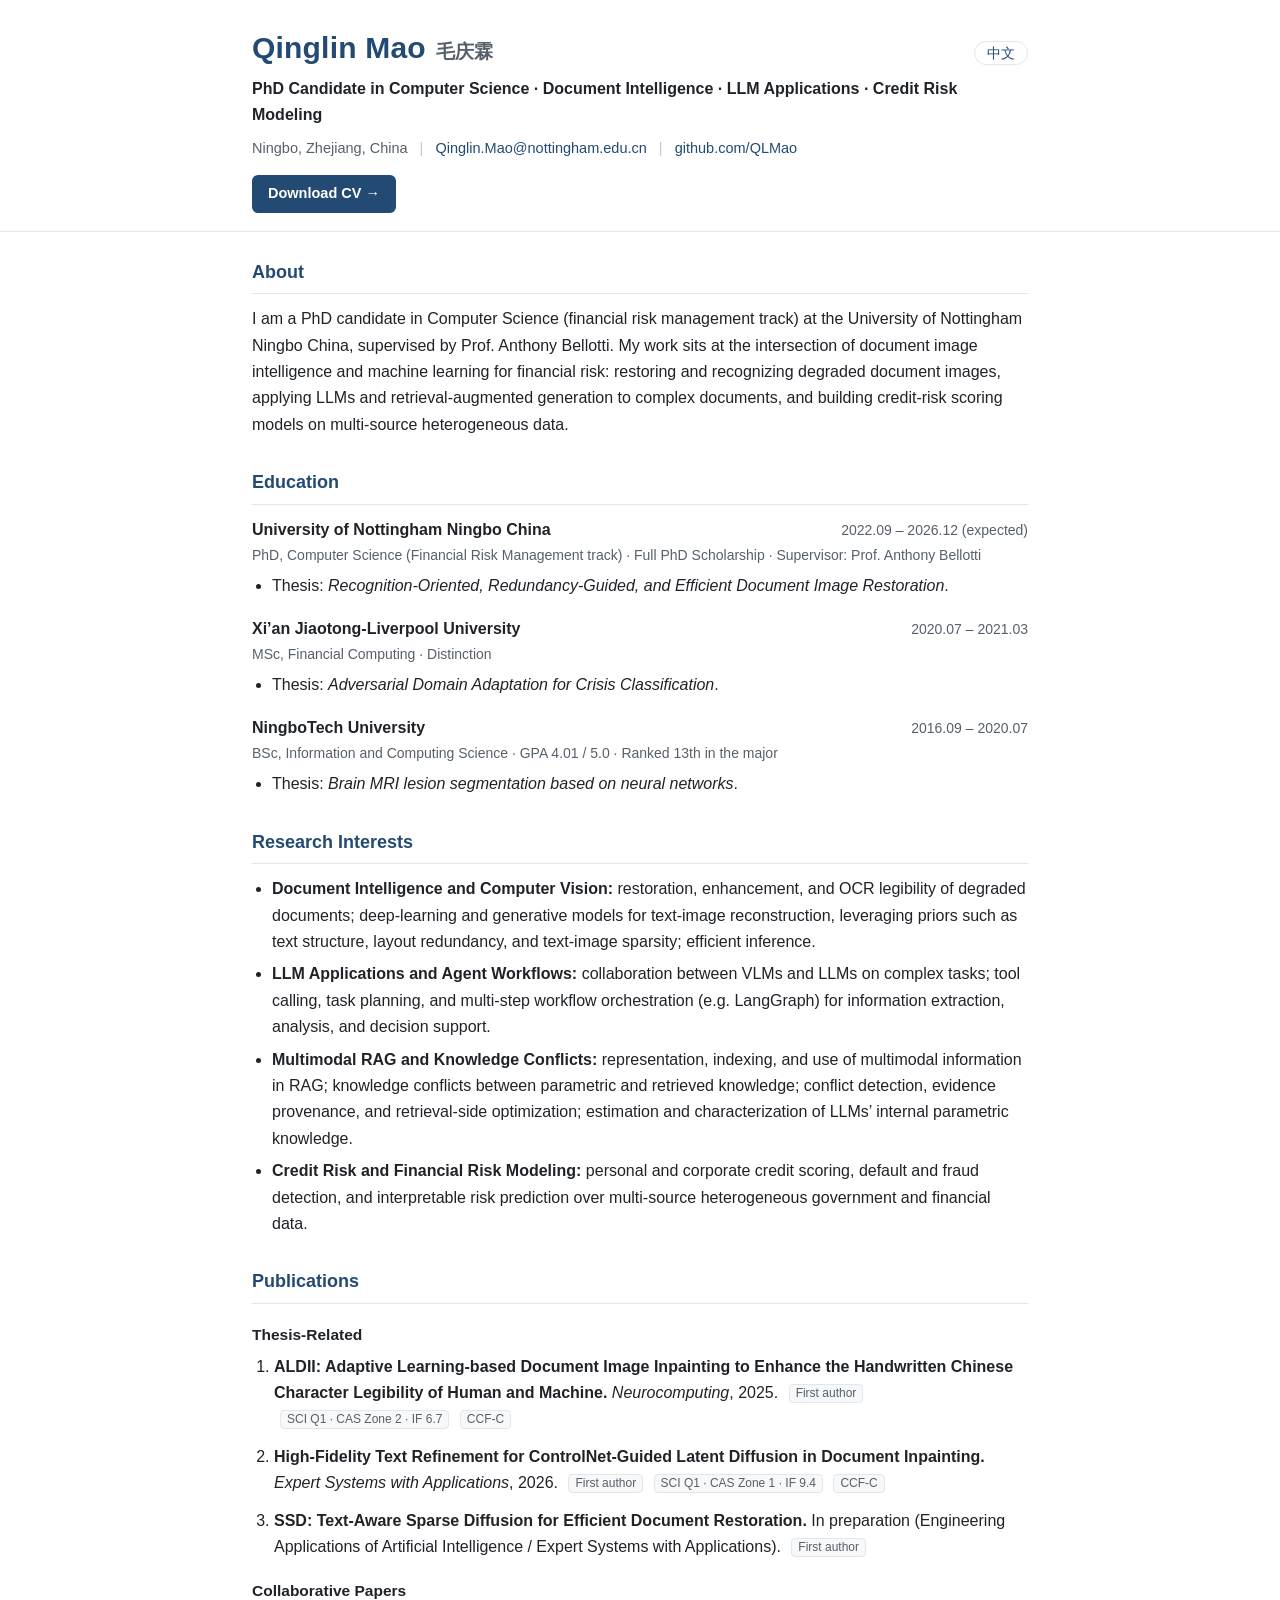
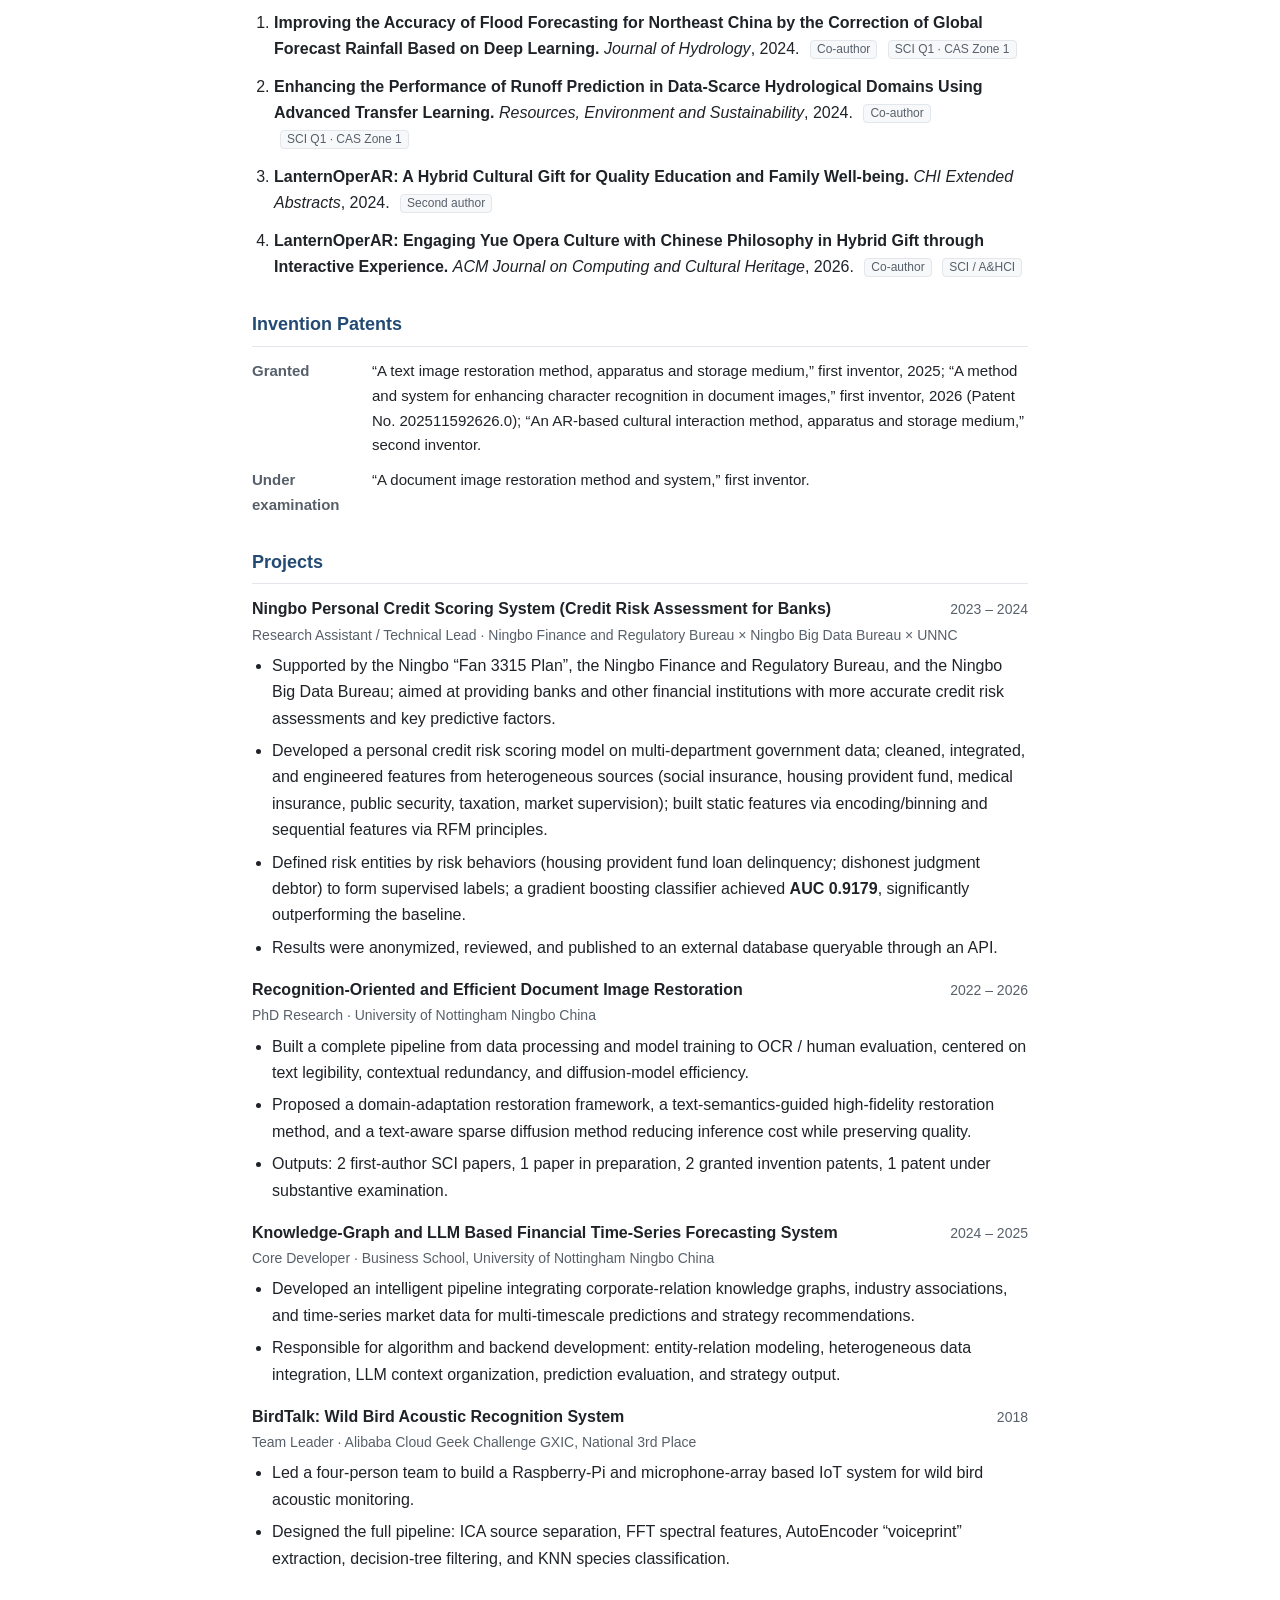
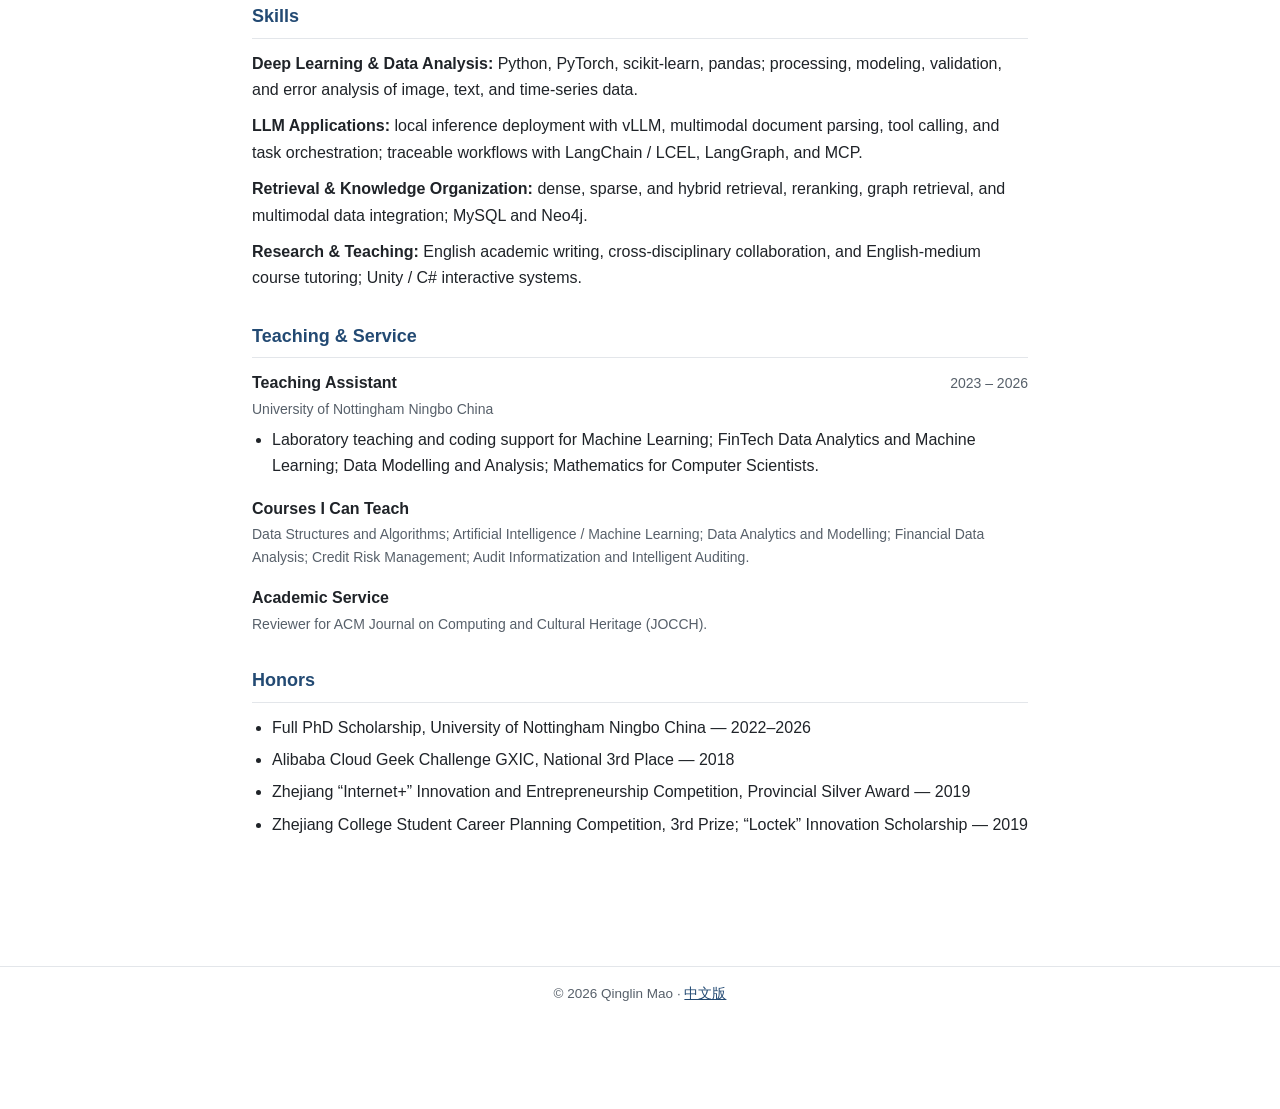
==== index.html @ 59141746 "Init personal academic homepage (bilingual, static HTML/CSS) - index.html (English) + index-zh.html " ====
<!DOCTYPE html>
<html lang="en">
<head>
<meta charset="utf-8" />
<meta name="viewport" content="width=device-width, initial-scale=1" />
<title>Qinglin Mao (毛庆霖)</title>
<meta name="description" content="Qinglin Mao — PhD candidate in Computer Science. Document intelligence, LLM applications, and credit risk modeling." />
<link rel="stylesheet" href="assets/css/style.css" />
</head>
<body>

<header class="site">
  <div class="wrap">
    <div class="topbar">
      <h1 class="name">Qinglin Mao<span class="en">毛庆霖</span></h1>
      <div class="lang-switch"><a href="index-zh.html">中文</a></div>
    </div>
    <p class="tagline">PhD Candidate in Computer Science &middot; Document Intelligence &middot; LLM Applications &middot; Credit Risk Modeling</p>
    <p class="contact">
      Ningbo, Zhejiang, China
      <span class="sep">|</span>
      <a href="mailto:Qinglin.Mao@nottingham.edu.cn">Qinglin.Mao@nottingham.edu.cn</a>
      <span class="sep">|</span>
      <a href="https://github.com/QLMao">github.com/QLMao</a>
    </p>
    <a class="cvbtn" href="https://github.com/QLMao/CV">Download CV &rarr;</a>
  </div>
</header>

<main class="wrap">

  <section>
    <h2>About</h2>
    <p>
      I am a PhD candidate in Computer Science (financial risk management track) at the
      University of Nottingham Ningbo China, supervised by Prof. Anthony Bellotti. My work sits at
      the intersection of document image intelligence and machine learning for financial risk:
      restoring and recognizing degraded document images, applying LLMs and retrieval-augmented
      generation to complex documents, and building credit-risk scoring models on multi-source
      heterogeneous data.
    </p>
  </section>

  <section>
    <h2>Education</h2>

    <div class="entry">
      <div class="head">
        <span class="title">University of Nottingham Ningbo China</span>
        <span class="meta">2022.09 &ndash; 2026.12 (expected)</span>
      </div>
      <div class="sub">PhD, Computer Science (Financial Risk Management track) &middot; Full PhD Scholarship &middot; Supervisor: Prof. Anthony Bellotti</div>
      <ul>
        <li>Thesis: <em>Recognition-Oriented, Redundancy-Guided, and Efficient Document Image Restoration</em>.</li>
      </ul>
    </div>

    <div class="entry">
      <div class="head">
        <span class="title">Xi&rsquo;an Jiaotong-Liverpool University</span>
        <span class="meta">2020.07 &ndash; 2021.03</span>
      </div>
      <div class="sub">MSc, Financial Computing &middot; Distinction</div>
      <ul>
        <li>Thesis: <em>Adversarial Domain Adaptation for Crisis Classification</em>.</li>
      </ul>
    </div>

    <div class="entry">
      <div class="head">
        <span class="title">NingboTech University</span>
        <span class="meta">2016.09 &ndash; 2020.07</span>
      </div>
      <div class="sub">BSc, Information and Computing Science &middot; GPA 4.01 / 5.0 &middot; Ranked 13th in the major</div>
      <ul>
        <li>Thesis: <em>Brain MRI lesion segmentation based on neural networks</em>.</li>
      </ul>
    </div>
  </section>

  <section>
    <h2>Research Interests</h2>
    <ul>
      <li><strong>Document Intelligence and Computer Vision:</strong> restoration, enhancement, and OCR legibility of degraded documents; deep-learning and generative models for text-image reconstruction, leveraging priors such as text structure, layout redundancy, and text-image sparsity; efficient inference.</li>
      <li><strong>LLM Applications and Agent Workflows:</strong> collaboration between VLMs and LLMs on complex tasks; tool calling, task planning, and multi-step workflow orchestration (e.g.&nbsp;LangGraph) for information extraction, analysis, and decision support.</li>
      <li><strong>Multimodal RAG and Knowledge Conflicts:</strong> representation, indexing, and use of multimodal information in RAG; knowledge conflicts between parametric and retrieved knowledge; conflict detection, evidence provenance, and retrieval-side optimization; estimation and characterization of LLMs&rsquo; internal parametric knowledge.</li>
      <li><strong>Credit Risk and Financial Risk Modeling:</strong> personal and corporate credit scoring, default and fraud detection, and interpretable risk prediction over multi-source heterogeneous government and financial data.</li>
    </ul>
  </section>

  <section>
    <h2>Publications</h2>

    <h3>Thesis-Related</h3>
    <ol class="pubs">
      <li>
        <span class="pub-title">ALDII: Adaptive Learning-based Document Image Inpainting to Enhance the Handwritten Chinese Character Legibility of Human and Machine.</span>
        <span class="pub-venue">Neurocomputing</span>, 2025.
        <span class="pub-tag">First author</span>
        <span class="pub-tag">SCI Q1 &middot; CAS Zone 2 &middot; IF 6.7</span>
        <span class="pub-tag">CCF-C</span>
      </li>
      <li>
        <span class="pub-title">High-Fidelity Text Refinement for ControlNet-Guided Latent Diffusion in Document Inpainting.</span>
        <span class="pub-venue">Expert Systems with Applications</span>, 2026.
        <span class="pub-tag">First author</span>
        <span class="pub-tag">SCI Q1 &middot; CAS Zone 1 &middot; IF 9.4</span>
        <span class="pub-tag">CCF-C</span>
      </li>
      <li>
        <span class="pub-title">SSD: Text-Aware Sparse Diffusion for Efficient Document Restoration.</span>
        In preparation (Engineering Applications of Artificial Intelligence / Expert Systems with Applications).
        <span class="pub-tag">First author</span>
      </li>
    </ol>

    <h3>Collaborative Papers</h3>
    <ol class="pubs">
      <li>
        <span class="pub-title">Improving the Accuracy of Flood Forecasting for Northeast China by the Correction of Global Forecast Rainfall Based on Deep Learning.</span>
        <span class="pub-venue">Journal of Hydrology</span>, 2024. <span class="pub-tag">Co-author</span> <span class="pub-tag">SCI Q1 &middot; CAS Zone 1</span>
      </li>
      <li>
        <span class="pub-title">Enhancing the Performance of Runoff Prediction in Data-Scarce Hydrological Domains Using Advanced Transfer Learning.</span>
        <span class="pub-venue">Resources, Environment and Sustainability</span>, 2024. <span class="pub-tag">Co-author</span> <span class="pub-tag">SCI Q1 &middot; CAS Zone 1</span>
      </li>
      <li>
        <span class="pub-title">LanternOperAR: A Hybrid Cultural Gift for Quality Education and Family Well-being.</span>
        <span class="pub-venue">CHI Extended Abstracts</span>, 2024. <span class="pub-tag">Second author</span>
      </li>
      <li>
        <span class="pub-title">LanternOperAR: Engaging Yue Opera Culture with Chinese Philosophy in Hybrid Gift through Interactive Experience.</span>
        <span class="pub-venue">ACM Journal on Computing and Cultural Heritage</span>, 2026. <span class="pub-tag">Co-author</span> <span class="pub-tag">SCI / A&amp;HCI</span>
      </li>
    </ol>
  </section>

  <section>
    <h2>Invention Patents</h2>
    <div class="patent-row">
      <div class="k">Granted</div>
      <div>
        &ldquo;A text image restoration method, apparatus and storage medium,&rdquo; first inventor, 2025;
        &ldquo;A method and system for enhancing character recognition in document images,&rdquo; first inventor, 2026 (Patent No. 202511592626.0);
        &ldquo;An AR-based cultural interaction method, apparatus and storage medium,&rdquo; second inventor.
      </div>
    </div>
    <div class="patent-row">
      <div class="k">Under examination</div>
      <div>&ldquo;A document image restoration method and system,&rdquo; first inventor.</div>
    </div>
  </section>

  <section>
    <h2>Projects</h2>

    <div class="entry">
      <div class="head">
        <span class="title">Ningbo Personal Credit Scoring System (Credit Risk Assessment for Banks)</span>
        <span class="meta">2023 &ndash; 2024</span>
      </div>
      <div class="sub">Research Assistant / Technical Lead &middot; Ningbo Finance and Regulatory Bureau &times; Ningbo Big Data Bureau &times; UNNC</div>
      <ul>
        <li>Supported by the Ningbo &ldquo;Fan 3315 Plan&rdquo;, the Ningbo Finance and Regulatory Bureau, and the Ningbo Big Data Bureau; aimed at providing banks and other financial institutions with more accurate credit risk assessments and key predictive factors.</li>
        <li>Developed a personal credit risk scoring model on multi-department government data; cleaned, integrated, and engineered features from heterogeneous sources (social insurance, housing provident fund, medical insurance, public security, taxation, market supervision); built static features via encoding/binning and sequential features via RFM principles.</li>
        <li>Defined risk entities by risk behaviors (housing provident fund loan delinquency; dishonest judgment debtor) to form supervised labels; a gradient boosting classifier achieved <strong>AUC 0.9179</strong>, significantly outperforming the baseline.</li>
        <li>Results were anonymized, reviewed, and published to an external database queryable through an API.</li>
      </ul>
    </div>

    <div class="entry">
      <div class="head">
        <span class="title">Recognition-Oriented and Efficient Document Image Restoration</span>
        <span class="meta">2022 &ndash; 2026</span>
      </div>
      <div class="sub">PhD Research &middot; University of Nottingham Ningbo China</div>
      <ul>
        <li>Built a complete pipeline from data processing and model training to OCR / human evaluation, centered on text legibility, contextual redundancy, and diffusion-model efficiency.</li>
        <li>Proposed a domain-adaptation restoration framework, a text-semantics-guided high-fidelity restoration method, and a text-aware sparse diffusion method reducing inference cost while preserving quality.</li>
        <li>Outputs: 2 first-author SCI papers, 1 paper in preparation, 2 granted invention patents, 1 patent under substantive examination.</li>
      </ul>
    </div>

    <div class="entry">
      <div class="head">
        <span class="title">Knowledge-Graph and LLM Based Financial Time-Series Forecasting System</span>
        <span class="meta">2024 &ndash; 2025</span>
      </div>
      <div class="sub">Core Developer &middot; Business School, University of Nottingham Ningbo China</div>
      <ul>
        <li>Developed an intelligent pipeline integrating corporate-relation knowledge graphs, industry associations, and time-series market data for multi-timescale predictions and strategy recommendations.</li>
        <li>Responsible for algorithm and backend development: entity-relation modeling, heterogeneous data integration, LLM context organization, prediction evaluation, and strategy output.</li>
      </ul>
    </div>

    <div class="entry">
      <div class="head">
        <span class="title">BirdTalk: Wild Bird Acoustic Recognition System</span>
        <span class="meta">2018</span>
      </div>
      <div class="sub">Team Leader &middot; Alibaba Cloud Geek Challenge GXIC, National 3rd Place</div>
      <ul>
        <li>Led a four-person team to build a Raspberry-Pi and microphone-array based IoT system for wild bird acoustic monitoring.</li>
        <li>Designed the full pipeline: ICA source separation, FFT spectral features, AutoEncoder &ldquo;voiceprint&rdquo; extraction, decision-tree filtering, and KNN species classification.</li>
      </ul>
    </div>
  </section>

  <section>
    <h2>Skills</h2>
    <div class="skill"><span class="k">Deep Learning &amp; Data Analysis:</span> Python, PyTorch, scikit-learn, pandas; processing, modeling, validation, and error analysis of image, text, and time-series data.</div>
    <div class="skill"><span class="k">LLM Applications:</span> local inference deployment with vLLM, multimodal document parsing, tool calling, and task orchestration; traceable workflows with LangChain / LCEL, LangGraph, and MCP.</div>
    <div class="skill"><span class="k">Retrieval &amp; Knowledge Organization:</span> dense, sparse, and hybrid retrieval, reranking, graph retrieval, and multimodal data integration; MySQL and Neo4j.</div>
    <div class="skill"><span class="k">Research &amp; Teaching:</span> English academic writing, cross-disciplinary collaboration, and English-medium course tutoring; Unity / C# interactive systems.</div>
  </section>

  <section>
    <h2>Teaching &amp; Service</h2>
    <div class="entry">
      <div class="head">
        <span class="title">Teaching Assistant</span>
        <span class="meta">2023 &ndash; 2026</span>
      </div>
      <div class="sub">University of Nottingham Ningbo China</div>
      <ul>
        <li>Laboratory teaching and coding support for Machine Learning; FinTech Data Analytics and Machine Learning; Data Modelling and Analysis; Mathematics for Computer Scientists.</li>
      </ul>
    </div>
    <div class="entry">
      <div class="head"><span class="title">Courses I Can Teach</span></div>
      <div class="sub">Data Structures and Algorithms; Artificial Intelligence / Machine Learning; Data Analytics and Modelling; Financial Data Analysis; Credit Risk Management; Audit Informatization and Intelligent Auditing.</div>
    </div>
    <div class="entry">
      <div class="head"><span class="title">Academic Service</span></div>
      <div class="sub">Reviewer for ACM Journal on Computing and Cultural Heritage (JOCCH).</div>
    </div>
  </section>

  <section>
    <h2>Honors</h2>
    <ul>
      <li>Full PhD Scholarship, University of Nottingham Ningbo China &mdash; 2022&ndash;2026</li>
      <li>Alibaba Cloud Geek Challenge GXIC, National 3rd Place &mdash; 2018</li>
      <li>Zhejiang &ldquo;Internet+&rdquo; Innovation and Entrepreneurship Competition, Provincial Silver Award &mdash; 2019</li>
      <li>Zhejiang College Student Career Planning Competition, 3rd Prize; &ldquo;Loctek&rdquo; Innovation Scholarship &mdash; 2019</li>
    </ul>
  </section>

</main>

<footer class="site">
  <div class="wrap">&copy; 2026 Qinglin Mao &middot; <a href="index-zh.html">中文版</a></div>
</footer>

</body>
</html>
---- assets/css/style.css ----
/* ---------------------------------------------------------
   Qinglin Mao — academic homepage
   Minimal single-column academic layout (no photo)
   --------------------------------------------------------- */

:root {
  --accent: #234a73;
  --text: #1f2328;
  --muted: #57606a;
  --rule: #e3e6ea;
  --bg: #ffffff;
  --bg-alt: #f6f8fa;
}

* { box-sizing: border-box; }

html { -webkit-text-size-adjust: 100%; }

body {
  margin: 0;
  background: var(--bg);
  color: var(--text);
  font-family: -apple-system, BlinkMacSystemFont, "Segoe UI", "Helvetica Neue",
    Arial, "PingFang SC", "Microsoft YaHei", "Hiragino Sans GB", sans-serif;
  font-size: 16px;
  line-height: 1.65;
}

.wrap {
  max-width: 820px;
  margin: 0 auto;
  padding: 0 22px 64px;
}

/* ---------- header ---------- */

header.site {
  border-bottom: 1px solid var(--rule);
  margin-bottom: 26px;
}

header.site .wrap {
  padding-top: 30px;
  padding-bottom: 18px;
}

.topbar {
  display: flex;
  align-items: baseline;
  justify-content: space-between;
  gap: 16px;
  flex-wrap: wrap;
}

h1.name {
  font-size: 30px;
  line-height: 1.2;
  margin: 0;
  color: var(--accent);
  letter-spacing: 0.2px;
}

h1.name .en {
  font-size: 19px;
  font-weight: 600;
  color: var(--muted);
  margin-left: 10px;
}

.lang-switch {
  font-size: 14px;
  white-space: nowrap;
}

.lang-switch a {
  color: var(--accent);
  text-decoration: none;
  border: 1px solid var(--rule);
  border-radius: 999px;
  padding: 3px 12px;
}

.lang-switch a:hover { background: var(--bg-alt); }

.tagline {
  margin: 10px 0 0;
  font-weight: 600;
  color: var(--text);
}

.contact {
  margin: 8px 0 0;
  font-size: 14.5px;
  color: var(--muted);
}

.contact a { color: var(--accent); text-decoration: none; }
.contact a:hover { text-decoration: underline; }

.contact .sep { color: #c4c9cf; margin: 0 8px; }

.cvbtn {
  display: inline-block;
  margin-top: 14px;
  font-size: 14.5px;
  font-weight: 600;
  color: #fff;
  background: var(--accent);
  text-decoration: none;
  border-radius: 6px;
  padding: 7px 16px;
}

.cvbtn:hover { filter: brightness(1.08); }

/* ---------- sections ---------- */

section { margin: 0 0 30px; }

h2 {
  font-size: 18px;
  color: var(--accent);
  margin: 0 0 12px;
  padding-bottom: 6px;
  border-bottom: 1px solid var(--rule);
}

h3 {
  font-size: 15.5px;
  margin: 18px 0 6px;
}

p { margin: 0 0 12px; }

a { color: var(--accent); }

ul { margin: 0 0 12px; padding-left: 20px; }
li { margin: 0 0 6px; }

/* ---------- entry rows (education / projects) ---------- */

.entry {
  margin: 0 0 16px;
}

.entry .head {
  display: flex;
  justify-content: space-between;
  align-items: baseline;
  gap: 14px;
  flex-wrap: wrap;
}

.entry .title { font-weight: 600; }

.entry .meta {
  font-size: 14px;
  color: var(--muted);
  white-space: nowrap;
}

.entry .sub {
  font-size: 14px;
  color: var(--muted);
  margin-top: 1px;
}

.entry ul { margin-top: 6px; }

/* ---------- publications / patents ---------- */

ol.pubs { margin: 0 0 10px; padding-left: 22px; }
ol.pubs > li { margin-bottom: 11px; }

.pub-title { font-weight: 600; }
.pub-venue { font-style: italic; }
.pub-tag {
  display: inline-block;
  font-size: 12px;
  line-height: 1.4;
  color: var(--muted);
  background: var(--bg-alt);
  border: 1px solid var(--rule);
  border-radius: 4px;
  padding: 0 6px;
  margin-left: 6px;
  vertical-align: 1px;
}

.patent-row {
  display: grid;
  grid-template-columns: 108px 1fr;
  gap: 12px;
  margin-bottom: 10px;
  font-size: 15px;
}

.patent-row .k { font-weight: 600; color: var(--muted); }

/* ---------- skills ---------- */

.skill { margin-bottom: 10px; }
.skill .k { font-weight: 600; }

/* ---------- footer ---------- */

footer.site {
  border-top: 1px solid var(--rule);
  margin-top: 34px;
  padding: 16px 0 40px;
  font-size: 13.5px;
  color: var(--muted);
  text-align: center;
}

@media (max-width: 520px) {
  h1.name { font-size: 25px; }
  h1.name .en { display: block; margin: 4px 0 0; }
  .patent-row { grid-template-columns: 1fr; gap: 2px; }
  .entry .meta { white-space: normal; }
}
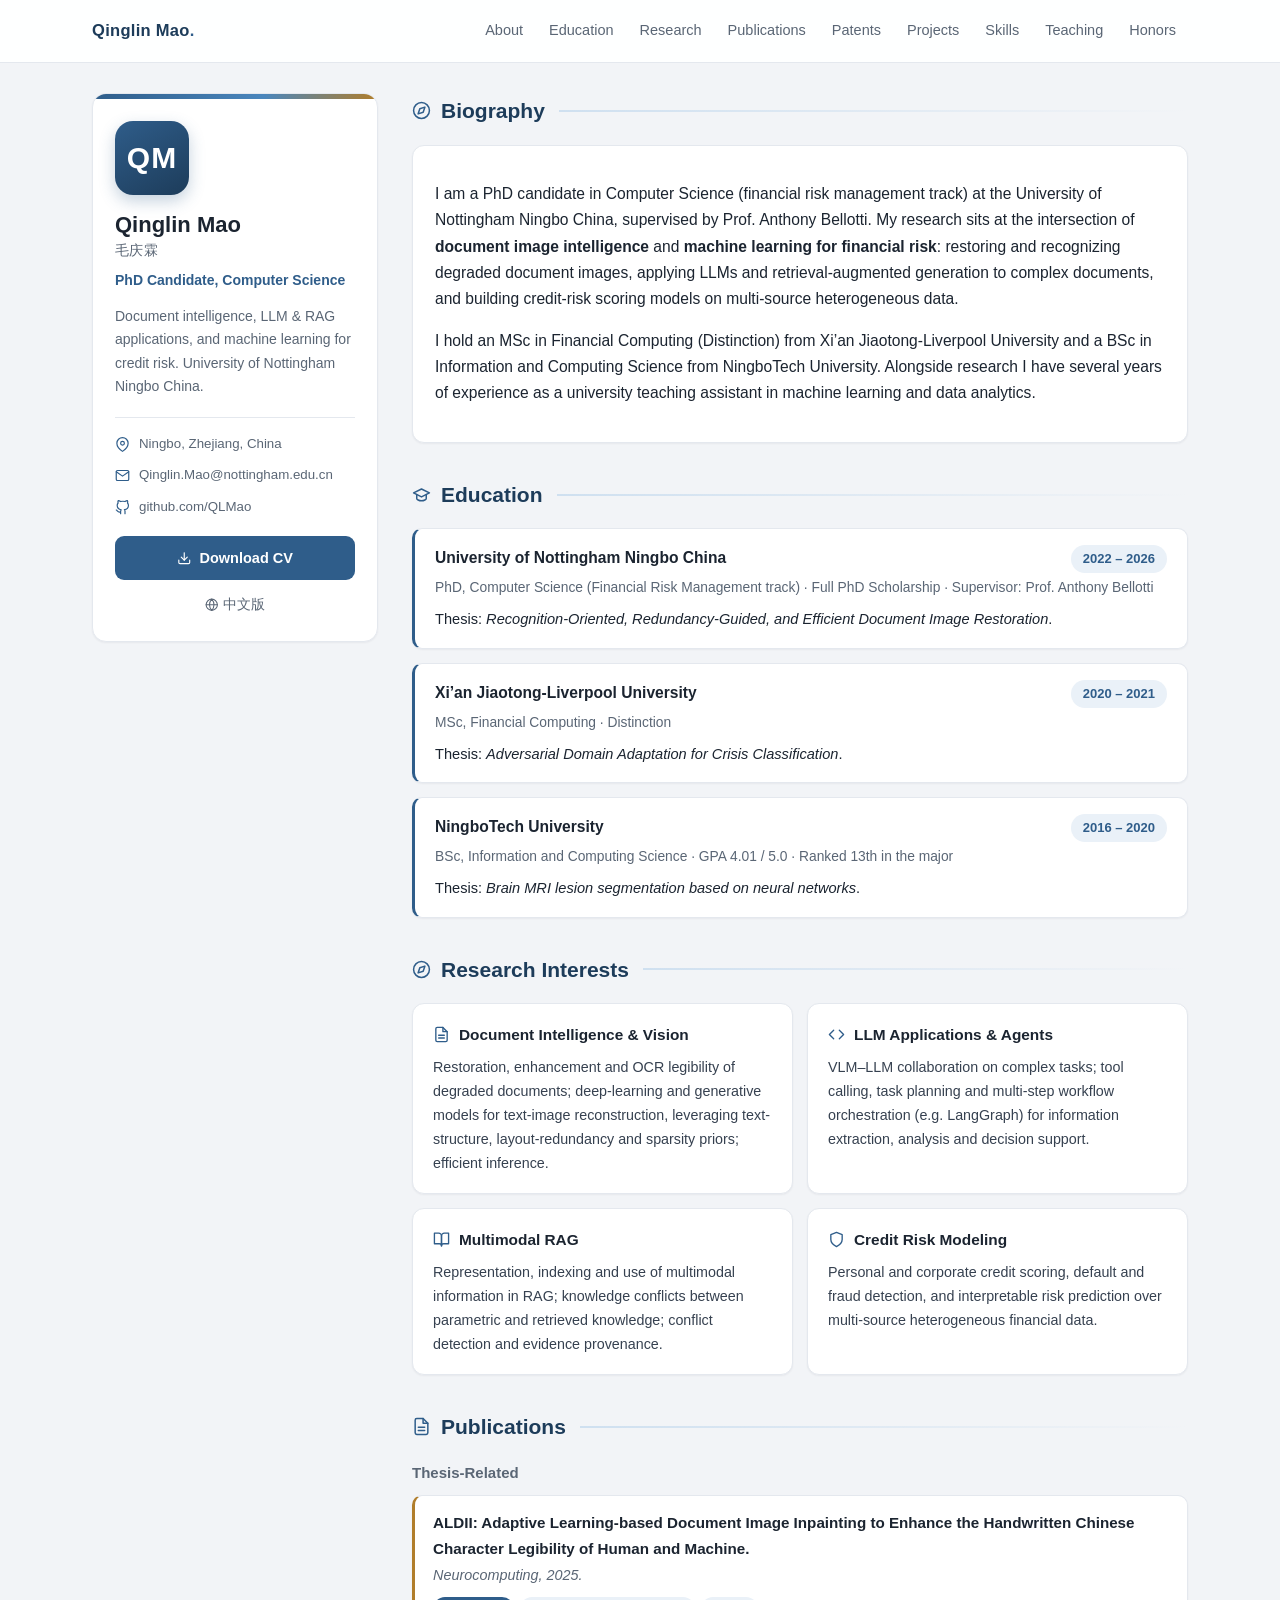
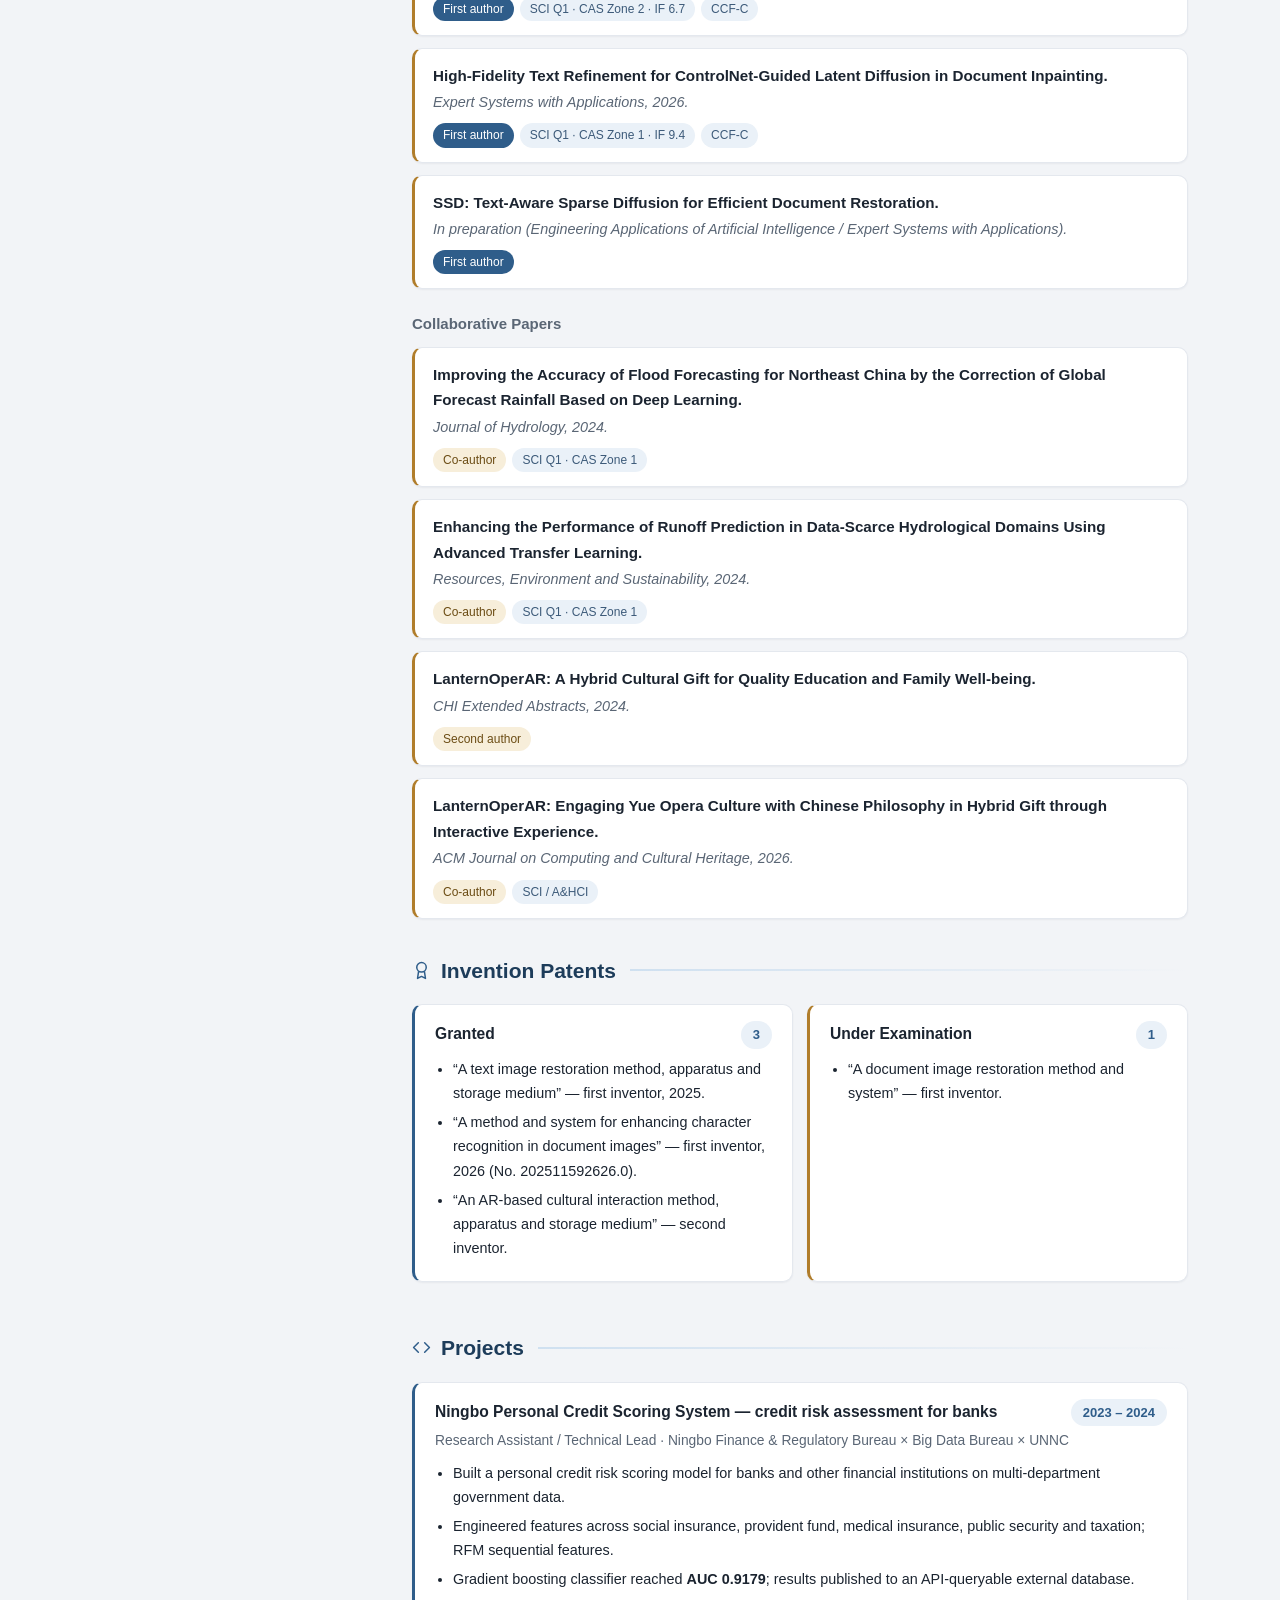
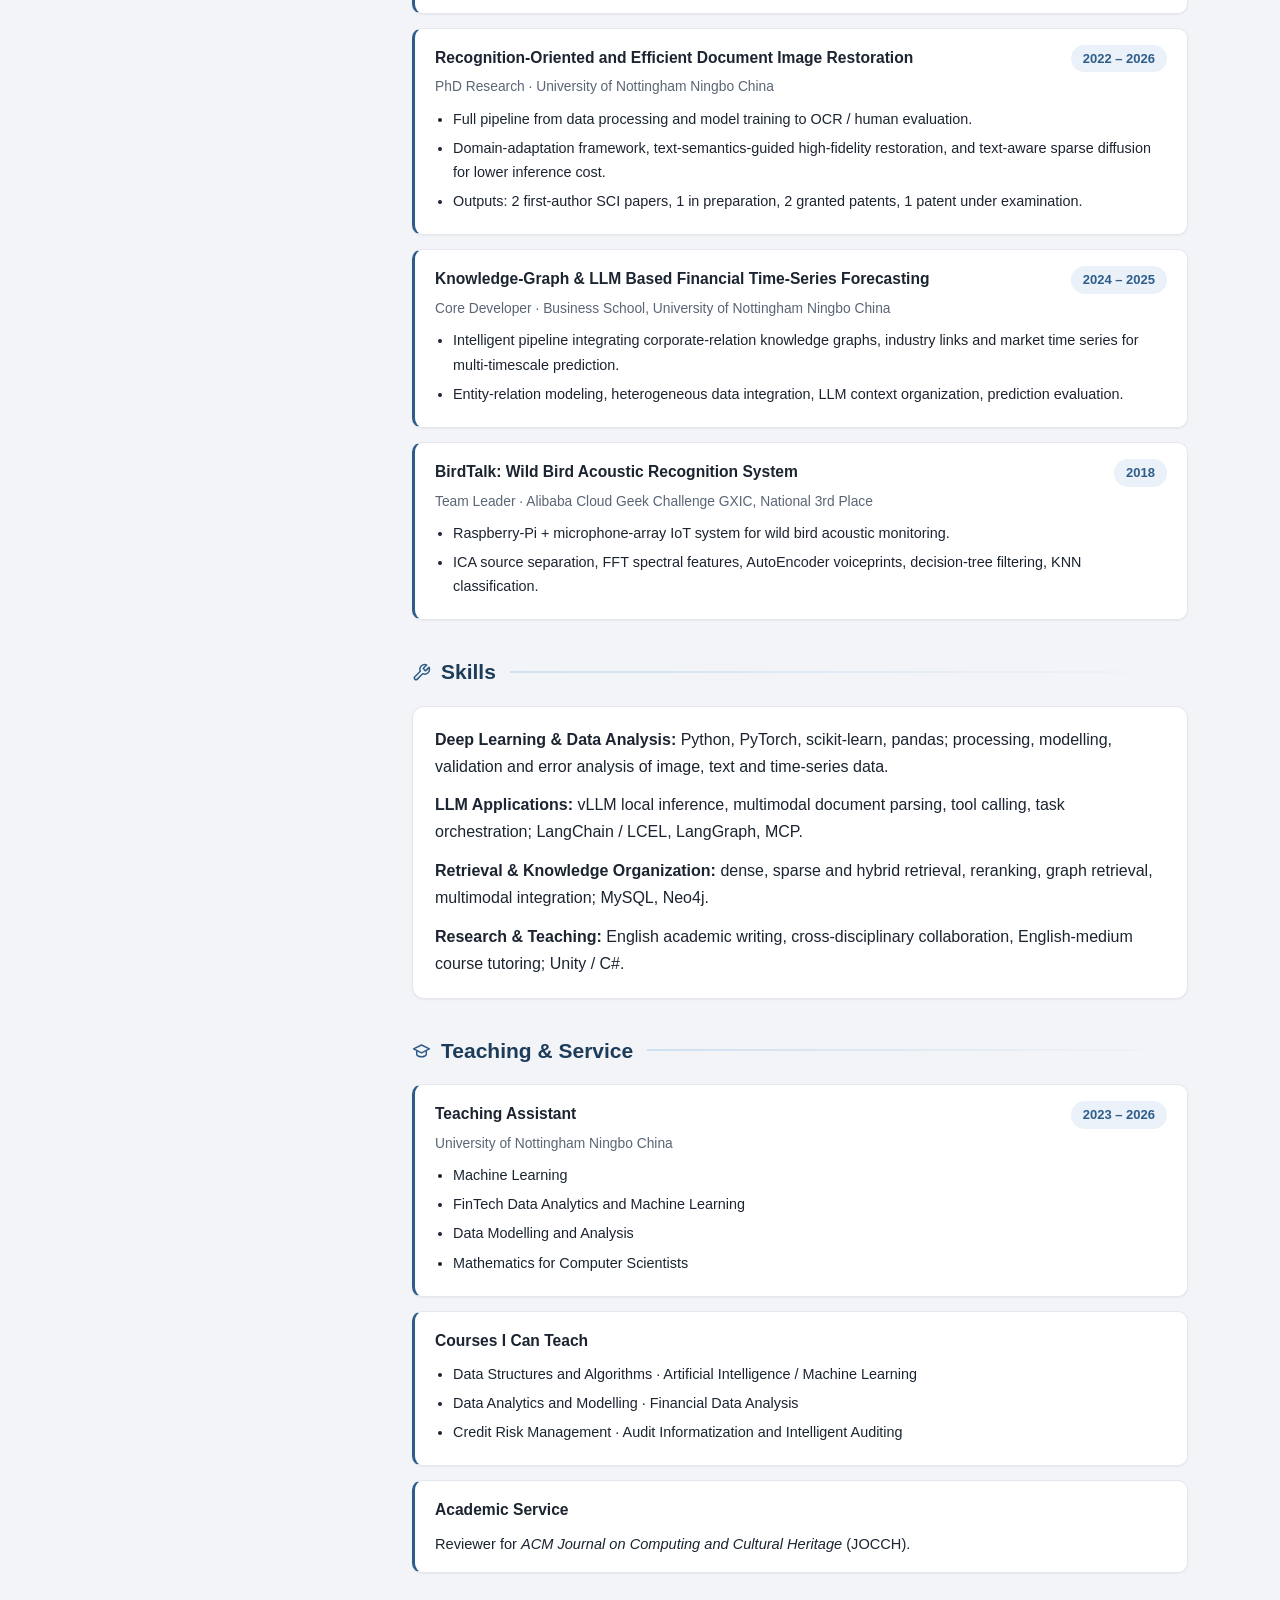
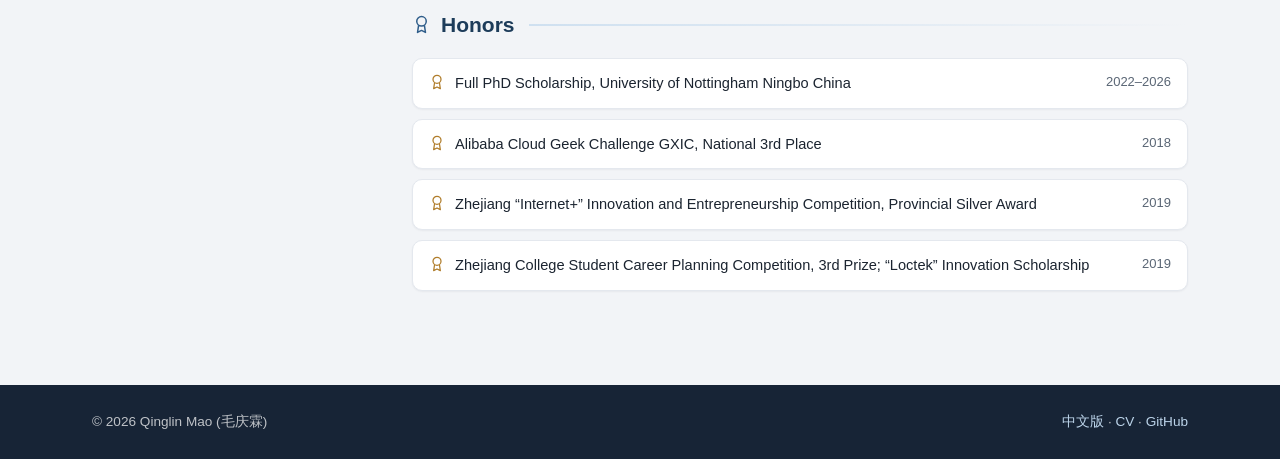
==== commit a1cd09e0: "Redesign: academic sidebar layout (masthead + sticky sidebar + content) - 采用学术主页布局：顶部导航 + 左侧粘性边栏（姓名/" ====
--- a/index.html
+++ b/index.html
@@ -3,253 +3,293 @@
 <head>
 <meta charset="utf-8" />
 <meta name="viewport" content="width=device-width, initial-scale=1" />
-<title>Qinglin Mao (毛庆霖)</title>
+<title>Qinglin Mao — Personal Homepage</title>
 <meta name="description" content="Qinglin Mao — PhD candidate in Computer Science. Document intelligence, LLM applications, and credit risk modeling." />
 <link rel="stylesheet" href="assets/css/style.css" />
 </head>
 <body>
 
-<header class="site">
-  <div class="wrap">
-    <div class="topbar">
-      <h1 class="name">Qinglin Mao<span class="en">毛庆霖</span></h1>
-      <div class="lang-switch"><a href="index-zh.html">中文</a></div>
-    </div>
-    <p class="tagline">PhD Candidate in Computer Science &middot; Document Intelligence &middot; LLM Applications &middot; Credit Risk Modeling</p>
-    <p class="contact">
-      Ningbo, Zhejiang, China
-      <span class="sep">|</span>
-      <a href="mailto:Qinglin.Mao@nottingham.edu.cn">Qinglin.Mao@nottingham.edu.cn</a>
-      <span class="sep">|</span>
-      <a href="https://github.com/QLMao">github.com/QLMao</a>
-    </p>
-    <a class="cvbtn" href="https://github.com/QLMao/CV">Download CV &rarr;</a>
+<!-- icon sprite -->
+<svg width="0" height="0" style="position:absolute" aria-hidden="true">
+  <symbol id="ic-mail" viewBox="0 0 24 24"><rect x="2" y="4" width="20" height="16" rx="2"/><path d="m22 6-10 7L2 6"/></symbol>
+  <symbol id="ic-pin" viewBox="0 0 24 24"><path d="M21 10c0 7-9 13-9 13s-9-6-9-13a9 9 0 0 1 18 0z"/><circle cx="12" cy="10" r="3"/></symbol>
+  <symbol id="ic-github" viewBox="0 0 24 24"><path d="M9 19c-5 1.5-5-2.5-7-3m14 6v-3.87a3.37 3.37 0 0 0-.94-2.61c3.14-.35 6.44-1.54 6.44-7A5.44 5.44 0 0 0 20 4.77 5.07 5.07 0 0 0 19.91 1S18.73.65 16 2.48a13.38 13.38 0 0 0-7 0C6.27.65 5.09 1 5.09 1A5.07 5.07 0 0 0 5 4.77a5.44 5.44 0 0 0-1.5 3.78c0 5.42 3.3 6.61 6.44 7A3.37 3.37 0 0 0 9 18.13V22"/></symbol>
+  <symbol id="ic-download" viewBox="0 0 24 24"><path d="M21 15v4a2 2 0 0 1-2 2H5a2 2 0 0 1-2-2v-4"/><polyline points="7 10 12 15 17 10"/><line x1="12" y1="15" x2="12" y2="3"/></symbol>
+  <symbol id="ic-globe" viewBox="0 0 24 24"><circle cx="12" cy="12" r="10"/><line x1="2" y1="12" x2="22" y2="12"/><path d="M12 2a15.3 15.3 0 0 1 4 10 15.3 15.3 0 0 1-4 10 15.3 15.3 0 0 1-4-10 15.3 15.3 0 0 1 4-10z"/></symbol>
+  <symbol id="ic-compass" viewBox="0 0 24 24"><circle cx="12" cy="12" r="10"/><polygon points="16.24 7.76 14.12 14.12 7.76 16.24 9.88 9.88"/></symbol>
+  <symbol id="ic-book" viewBox="0 0 24 24"><path d="M2 3h6a4 4 0 0 1 4 4v14a3 3 0 0 0-3-3H2z"/><path d="M22 3h-6a4 4 0 0 0-4 4v14a3 3 0 0 1 3-3h7z"/></symbol>
+  <symbol id="ic-file" viewBox="0 0 24 24"><path d="M14 2H6a2 2 0 0 0-2 2v16a2 2 0 0 0 2 2h12a2 2 0 0 0 2-2V8z"/><polyline points="14 2 14 8 20 8"/><line x1="16" y1="13" x2="8" y2="13"/><line x1="16" y1="17" x2="8" y2="17"/></symbol>
+  <symbol id="ic-award" viewBox="0 0 24 24"><circle cx="12" cy="8" r="6"/><polyline points="8.2 13.9 7 22 12 19.5 17 22 15.8 13.9"/></symbol>
+  <symbol id="ic-code" viewBox="0 0 24 24"><polyline points="16 18 22 12 16 6"/><polyline points="8 6 2 12 8 18"/></symbol>
+  <symbol id="ic-tool" viewBox="0 0 24 24"><path d="M14.7 6.3a1 1 0 0 0 0 1.4l1.6 1.6a1 1 0 0 0 1.4 0l3.77-3.77a6 6 0 0 1-7.94 7.94l-6.91 6.91a2.12 2.12 0 0 1-3-3l6.91-6.91a6 6 0 0 1 7.94-7.94l-3.76 3.76z"/></symbol>
+  <symbol id="ic-cap" viewBox="0 0 24 24"><path d="M22 10 12 5 2 10l10 5 10-5z"/><path d="M6 12v5c0 1.2 2.7 3 6 3s6-1.8 6-3v-5"/></symbol>
+  <symbol id="ic-shield" viewBox="0 0 24 24"><path d="M12 22s8-4 8-10V5l-8-3-8 3v7c0 6 8 10 8 10z"/></symbol>
+</svg>
+
+<header class="masthead">
+  <div class="inner">
+    <span class="site-title">Qinglin Mao<span class="dot">.</span></span>
+    <nav>
+      <ul>
+        <li><a href="#about">About</a></li>
+        <li><a href="#education">Education</a></li>
+        <li><a href="#research">Research</a></li>
+        <li><a href="#publications">Publications</a></li>
+        <li><a href="#patents">Patents</a></li>
+        <li><a href="#projects">Projects</a></li>
+        <li><a href="#skills">Skills</a></li>
+        <li><a href="#teaching">Teaching</a></li>
+        <li><a href="#honors">Honors</a></li>
+      </ul>
+    </nav>
   </div>
 </header>
 
-<main class="wrap">
-
-  <section>
-    <h2>About</h2>
-    <p>
-      I am a PhD candidate in Computer Science (financial risk management track) at the
-      University of Nottingham Ningbo China, supervised by Prof. Anthony Bellotti. My work sits at
-      the intersection of document image intelligence and machine learning for financial risk:
-      restoring and recognizing degraded document images, applying LLMs and retrieval-augmented
-      generation to complex documents, and building credit-risk scoring models on multi-source
-      heterogeneous data.
-    </p>
-  </section>
-
-  <section>
-    <h2>Education</h2>
-
-    <div class="entry">
-      <div class="head">
-        <span class="title">University of Nottingham Ningbo China</span>
-        <span class="meta">2022.09 &ndash; 2026.12 (expected)</span>
-      </div>
-      <div class="sub">PhD, Computer Science (Financial Risk Management track) &middot; Full PhD Scholarship &middot; Supervisor: Prof. Anthony Bellotti</div>
-      <ul>
-        <li>Thesis: <em>Recognition-Oriented, Redundancy-Guided, and Efficient Document Image Restoration</em>.</li>
+<div class="layout">
+
+  <aside class="sidebar">
+    <div class="top-line"></div>
+    <div class="pad">
+      <div class="avatar">QM</div>
+      <div class="name">Qinglin Mao<span class="alt">毛庆霖</span></div>
+      <div class="role">PhD Candidate, Computer Science</div>
+      <p class="bio">
+        Document intelligence, LLM &amp; RAG applications, and machine learning for credit risk.
+        University of Nottingham Ningbo China.
+      </p>
+      <ul class="contact-list">
+        <li><svg class="icon"><use href="#ic-pin"/></svg> Ningbo, Zhejiang, China</li>
+        <li><svg class="icon"><use href="#ic-mail"/></svg> <a href="mailto:Qinglin.Mao@nottingham.edu.cn">Qinglin.Mao@nottingham.edu.cn</a></li>
+        <li><svg class="icon"><use href="#ic-github"/></svg> <a href="https://github.com/QLMao">github.com/QLMao</a></li>
       </ul>
+      <a class="btn" href="https://github.com/QLMao/CV"><svg class="icon"><use href="#ic-download"/></svg> Download CV</a>
+      <div class="lang-row"><a href="index-zh.html"><svg class="icon"><use href="#ic-globe"/></svg> 中文版</a></div>
     </div>
-
-    <div class="entry">
-      <div class="head">
-        <span class="title">Xi&rsquo;an Jiaotong-Liverpool University</span>
-        <span class="meta">2020.07 &ndash; 2021.03</span>
-      </div>
-      <div class="sub">MSc, Financial Computing &middot; Distinction</div>
-      <ul>
-        <li>Thesis: <em>Adversarial Domain Adaptation for Crisis Classification</em>.</li>
+  </aside>
+
+  <main class="content">
+
+    <section id="about">
+      <h2><svg class="icon"><use href="#ic-compass"/></svg> Biography</h2>
+      <div class="card lede">
+        <p>
+          I am a PhD candidate in Computer Science (financial risk management track) at the University of
+          Nottingham Ningbo China, supervised by Prof. Anthony Bellotti. My research sits at the intersection
+          of <strong>document image intelligence</strong> and <strong>machine learning for financial risk</strong>:
+          restoring and recognizing degraded document images, applying LLMs and retrieval-augmented generation
+          to complex documents, and building credit-risk scoring models on multi-source heterogeneous data.
+        </p>
+        <p style="margin-top:12px">
+          I hold an MSc in Financial Computing (Distinction) from Xi&rsquo;an Jiaotong-Liverpool University and a
+          BSc in Information and Computing Science from NingboTech University. Alongside research I have several
+          years of experience as a university teaching assistant in machine learning and data analytics.
+        </p>
+      </div>
+    </section>
+
+    <section id="education">
+      <h2><svg class="icon"><use href="#ic-cap"/></svg> Education</h2>
+
+      <div class="entry">
+        <div class="head"><span class="title">University of Nottingham Ningbo China</span><span class="when">2022 – 2026</span></div>
+        <div class="sub">PhD, Computer Science (Financial Risk Management track) · Full PhD Scholarship · Supervisor: Prof. Anthony Bellotti</div>
+        <p>Thesis: <em>Recognition-Oriented, Redundancy-Guided, and Efficient Document Image Restoration</em>.</p>
+      </div>
+
+      <div class="entry">
+        <div class="head"><span class="title">Xi&rsquo;an Jiaotong-Liverpool University</span><span class="when">2020 – 2021</span></div>
+        <div class="sub">MSc, Financial Computing · Distinction</div>
+        <p>Thesis: <em>Adversarial Domain Adaptation for Crisis Classification</em>.</p>
+      </div>
+
+      <div class="entry">
+        <div class="head"><span class="title">NingboTech University</span><span class="when">2016 – 2020</span></div>
+        <div class="sub">BSc, Information and Computing Science · GPA 4.01 / 5.0 · Ranked 13th in the major</div>
+        <p>Thesis: <em>Brain MRI lesion segmentation based on neural networks</em>.</p>
+      </div>
+    </section>
+
+    <section id="research">
+      <h2><svg class="icon"><use href="#ic-compass"/></svg> Research Interests</h2>
+      <div class="grid-2">
+        <div class="ri">
+          <h3><svg class="icon"><use href="#ic-file"/></svg> Document Intelligence &amp; Vision</h3>
+          <p>Restoration, enhancement and OCR legibility of degraded documents; deep-learning and generative models for text-image reconstruction, leveraging text-structure, layout-redundancy and sparsity priors; efficient inference.</p>
+        </div>
+        <div class="ri">
+          <h3><svg class="icon"><use href="#ic-code"/></svg> LLM Applications &amp; Agents</h3>
+          <p>VLM–LLM collaboration on complex tasks; tool calling, task planning and multi-step workflow orchestration (e.g. LangGraph) for information extraction, analysis and decision support.</p>
+        </div>
+        <div class="ri">
+          <h3><svg class="icon"><use href="#ic-book"/></svg> Multimodal RAG</h3>
+          <p>Representation, indexing and use of multimodal information in RAG; knowledge conflicts between parametric and retrieved knowledge; conflict detection and evidence provenance.</p>
+        </div>
+        <div class="ri">
+          <h3><svg class="icon"><use href="#ic-shield"/></svg> Credit Risk Modeling</h3>
+          <p>Personal and corporate credit scoring, default and fraud detection, and interpretable risk prediction over multi-source heterogeneous financial data.</p>
+        </div>
+      </div>
+    </section>
+
+    <section id="publications">
+      <h2><svg class="icon"><use href="#ic-file"/></svg> Publications</h2>
+
+      <h3 style="margin:0 0 10px;font-size:15px;color:var(--muted)">Thesis-Related</h3>
+      <div class="pub">
+        <div class="t">ALDII: Adaptive Learning-based Document Image Inpainting to Enhance the Handwritten Chinese Character Legibility of Human and Machine.</div>
+        <div class="v">Neurocomputing, 2025.</div>
+        <div class="tags"><span class="tag solid">First author</span><span class="tag">SCI Q1 · CAS Zone 2 · IF 6.7</span><span class="tag">CCF-C</span></div>
+      </div>
+      <div class="pub">
+        <div class="t">High-Fidelity Text Refinement for ControlNet-Guided Latent Diffusion in Document Inpainting.</div>
+        <div class="v">Expert Systems with Applications, 2026.</div>
+        <div class="tags"><span class="tag solid">First author</span><span class="tag">SCI Q1 · CAS Zone 1 · IF 9.4</span><span class="tag">CCF-C</span></div>
+      </div>
+      <div class="pub">
+        <div class="t">SSD: Text-Aware Sparse Diffusion for Efficient Document Restoration.</div>
+        <div class="v">In preparation (Engineering Applications of Artificial Intelligence / Expert Systems with Applications).</div>
+        <div class="tags"><span class="tag solid">First author</span></div>
+      </div>
+
+      <h3 style="margin:22px 0 10px;font-size:15px;color:var(--muted)">Collaborative Papers</h3>
+      <div class="pub">
+        <div class="t">Improving the Accuracy of Flood Forecasting for Northeast China by the Correction of Global Forecast Rainfall Based on Deep Learning.</div>
+        <div class="v">Journal of Hydrology, 2024.</div>
+        <div class="tags"><span class="tag gold">Co-author</span><span class="tag">SCI Q1 · CAS Zone 1</span></div>
+      </div>
+      <div class="pub">
+        <div class="t">Enhancing the Performance of Runoff Prediction in Data-Scarce Hydrological Domains Using Advanced Transfer Learning.</div>
+        <div class="v">Resources, Environment and Sustainability, 2024.</div>
+        <div class="tags"><span class="tag gold">Co-author</span><span class="tag">SCI Q1 · CAS Zone 1</span></div>
+      </div>
+      <div class="pub">
+        <div class="t">LanternOperAR: A Hybrid Cultural Gift for Quality Education and Family Well-being.</div>
+        <div class="v">CHI Extended Abstracts, 2024.</div>
+        <div class="tags"><span class="tag gold">Second author</span></div>
+      </div>
+      <div class="pub">
+        <div class="t">LanternOperAR: Engaging Yue Opera Culture with Chinese Philosophy in Hybrid Gift through Interactive Experience.</div>
+        <div class="v">ACM Journal on Computing and Cultural Heritage, 2026.</div>
+        <div class="tags"><span class="tag gold">Co-author</span><span class="tag">SCI / A&amp;HCI</span></div>
+      </div>
+    </section>
+
+    <section id="patents">
+      <h2><svg class="icon"><use href="#ic-award"/></svg> Invention Patents</h2>
+      <div class="block2">
+        <div class="entry" style="border-left-color:var(--accent)">
+          <div class="head"><span class="title">Granted</span><span class="when">3</span></div>
+          <ul>
+            <li>“A text image restoration method, apparatus and storage medium” — first inventor, 2025.</li>
+            <li>“A method and system for enhancing character recognition in document images” — first inventor, 2026 (No.&nbsp;202511592626.0).</li>
+            <li>“An AR-based cultural interaction method, apparatus and storage medium” — second inventor.</li>
+          </ul>
+        </div>
+        <div class="entry" style="border-left-color:var(--gold)">
+          <div class="head"><span class="title">Under Examination</span><span class="when">1</span></div>
+          <ul>
+            <li>“A document image restoration method and system” — first inventor.</li>
+          </ul>
+        </div>
+      </div>
+    </section>
+
+    <section id="projects">
+      <h2><svg class="icon"><use href="#ic-code"/></svg> Projects</h2>
+
+      <div class="entry">
+        <div class="head"><span class="title">Ningbo Personal Credit Scoring System — credit risk assessment for banks</span><span class="when">2023 – 2024</span></div>
+        <div class="sub">Research Assistant / Technical Lead · Ningbo Finance &amp; Regulatory Bureau × Big Data Bureau × UNNC</div>
+        <ul>
+          <li>Built a personal credit risk scoring model for banks and other financial institutions on multi-department government data.</li>
+          <li>Engineered features across social insurance, provident fund, medical insurance, public security and taxation; RFM sequential features.</li>
+          <li>Gradient boosting classifier reached <strong>AUC 0.9179</strong>; results published to an API-queryable external database.</li>
+        </ul>
+      </div>
+
+      <div class="entry">
+        <div class="head"><span class="title">Recognition-Oriented and Efficient Document Image Restoration</span><span class="when">2022 – 2026</span></div>
+        <div class="sub">PhD Research · University of Nottingham Ningbo China</div>
+        <ul>
+          <li>Full pipeline from data processing and model training to OCR / human evaluation.</li>
+          <li>Domain-adaptation framework, text-semantics-guided high-fidelity restoration, and text-aware sparse diffusion for lower inference cost.</li>
+          <li>Outputs: 2 first-author SCI papers, 1 in preparation, 2 granted patents, 1 patent under examination.</li>
+        </ul>
+      </div>
+
+      <div class="entry">
+        <div class="head"><span class="title">Knowledge-Graph &amp; LLM Based Financial Time-Series Forecasting</span><span class="when">2024 – 2025</span></div>
+        <div class="sub">Core Developer · Business School, University of Nottingham Ningbo China</div>
+        <ul>
+          <li>Intelligent pipeline integrating corporate-relation knowledge graphs, industry links and market time series for multi-timescale prediction.</li>
+          <li>Entity-relation modeling, heterogeneous data integration, LLM context organization, prediction evaluation.</li>
+        </ul>
+      </div>
+
+      <div class="entry">
+        <div class="head"><span class="title">BirdTalk: Wild Bird Acoustic Recognition System</span><span class="when">2018</span></div>
+        <div class="sub">Team Leader · Alibaba Cloud Geek Challenge GXIC, National 3rd Place</div>
+        <ul>
+          <li>Raspberry-Pi + microphone-array IoT system for wild bird acoustic monitoring.</li>
+          <li>ICA source separation, FFT spectral features, AutoEncoder voiceprints, decision-tree filtering, KNN classification.</li>
+        </ul>
+      </div>
+    </section>
+
+    <section id="skills">
+      <h2><svg class="icon"><use href="#ic-tool"/></svg> Skills</h2>
+      <div class="card">
+        <div class="skill"><span class="k">Deep Learning &amp; Data Analysis:</span> Python, PyTorch, scikit-learn, pandas; processing, modelling, validation and error analysis of image, text and time-series data.</div>
+        <div class="skill"><span class="k">LLM Applications:</span> vLLM local inference, multimodal document parsing, tool calling, task orchestration; LangChain / LCEL, LangGraph, MCP.</div>
+        <div class="skill"><span class="k">Retrieval &amp; Knowledge Organization:</span> dense, sparse and hybrid retrieval, reranking, graph retrieval, multimodal integration; MySQL, Neo4j.</div>
+        <div class="skill" style="margin-bottom:0"><span class="k">Research &amp; Teaching:</span> English academic writing, cross-disciplinary collaboration, English-medium course tutoring; Unity / C#.</div>
+      </div>
+    </section>
+
+    <section id="teaching">
+      <h2><svg class="icon"><use href="#ic-cap"/></svg> Teaching &amp; Service</h2>
+      <div class="entry">
+        <div class="head"><span class="title">Teaching Assistant</span><span class="when">2023 – 2026</span></div>
+        <div class="sub">University of Nottingham Ningbo China</div>
+        <ul>
+          <li>Machine Learning</li>
+          <li>FinTech Data Analytics and Machine Learning</li>
+          <li>Data Modelling and Analysis</li>
+          <li>Mathematics for Computer Scientists</li>
+        </ul>
+      </div>
+      <div class="entry">
+        <div class="head"><span class="title">Courses I Can Teach</span></div>
+        <ul>
+          <li>Data Structures and Algorithms · Artificial Intelligence / Machine Learning</li>
+          <li>Data Analytics and Modelling · Financial Data Analysis</li>
+          <li>Credit Risk Management · Audit Informatization and Intelligent Auditing</li>
+        </ul>
+      </div>
+      <div class="entry">
+        <div class="head"><span class="title">Academic Service</span></div>
+        <p>Reviewer for <em>ACM Journal on Computing and Cultural Heritage</em> (JOCCH).</p>
+      </div>
+    </section>
+
+    <section id="honors">
+      <h2><svg class="icon"><use href="#ic-award"/></svg> Honors</h2>
+      <ul class="honors">
+        <li><svg class="icon"><use href="#ic-award"/></svg> Full PhD Scholarship, University of Nottingham Ningbo China <span class="yr">2022–2026</span></li>
+        <li><svg class="icon"><use href="#ic-award"/></svg> Alibaba Cloud Geek Challenge GXIC, National 3rd Place <span class="yr">2018</span></li>
+        <li><svg class="icon"><use href="#ic-award"/></svg> Zhejiang “Internet+” Innovation and Entrepreneurship Competition, Provincial Silver Award <span class="yr">2019</span></li>
+        <li><svg class="icon"><use href="#ic-award"/></svg> Zhejiang College Student Career Planning Competition, 3rd Prize; “Loctek” Innovation Scholarship <span class="yr">2019</span></li>
       </ul>
-    </div>
-
-    <div class="entry">
-      <div class="head">
-        <span class="title">NingboTech University</span>
-        <span class="meta">2016.09 &ndash; 2020.07</span>
-      </div>
-      <div class="sub">BSc, Information and Computing Science &middot; GPA 4.01 / 5.0 &middot; Ranked 13th in the major</div>
-      <ul>
-        <li>Thesis: <em>Brain MRI lesion segmentation based on neural networks</em>.</li>
-      </ul>
-    </div>
-  </section>
-
-  <section>
-    <h2>Research Interests</h2>
-    <ul>
-      <li><strong>Document Intelligence and Computer Vision:</strong> restoration, enhancement, and OCR legibility of degraded documents; deep-learning and generative models for text-image reconstruction, leveraging priors such as text structure, layout redundancy, and text-image sparsity; efficient inference.</li>
-      <li><strong>LLM Applications and Agent Workflows:</strong> collaboration between VLMs and LLMs on complex tasks; tool calling, task planning, and multi-step workflow orchestration (e.g.&nbsp;LangGraph) for information extraction, analysis, and decision support.</li>
-      <li><strong>Multimodal RAG and Knowledge Conflicts:</strong> representation, indexing, and use of multimodal information in RAG; knowledge conflicts between parametric and retrieved knowledge; conflict detection, evidence provenance, and retrieval-side optimization; estimation and characterization of LLMs&rsquo; internal parametric knowledge.</li>
-      <li><strong>Credit Risk and Financial Risk Modeling:</strong> personal and corporate credit scoring, default and fraud detection, and interpretable risk prediction over multi-source heterogeneous government and financial data.</li>
-    </ul>
-  </section>
-
-  <section>
-    <h2>Publications</h2>
-
-    <h3>Thesis-Related</h3>
-    <ol class="pubs">
-      <li>
-        <span class="pub-title">ALDII: Adaptive Learning-based Document Image Inpainting to Enhance the Handwritten Chinese Character Legibility of Human and Machine.</span>
-        <span class="pub-venue">Neurocomputing</span>, 2025.
-        <span class="pub-tag">First author</span>
-        <span class="pub-tag">SCI Q1 &middot; CAS Zone 2 &middot; IF 6.7</span>
-        <span class="pub-tag">CCF-C</span>
-      </li>
-      <li>
-        <span class="pub-title">High-Fidelity Text Refinement for ControlNet-Guided Latent Diffusion in Document Inpainting.</span>
-        <span class="pub-venue">Expert Systems with Applications</span>, 2026.
-        <span class="pub-tag">First author</span>
-        <span class="pub-tag">SCI Q1 &middot; CAS Zone 1 &middot; IF 9.4</span>
-        <span class="pub-tag">CCF-C</span>
-      </li>
-      <li>
-        <span class="pub-title">SSD: Text-Aware Sparse Diffusion for Efficient Document Restoration.</span>
-        In preparation (Engineering Applications of Artificial Intelligence / Expert Systems with Applications).
-        <span class="pub-tag">First author</span>
-      </li>
-    </ol>
-
-    <h3>Collaborative Papers</h3>
-    <ol class="pubs">
-      <li>
-        <span class="pub-title">Improving the Accuracy of Flood Forecasting for Northeast China by the Correction of Global Forecast Rainfall Based on Deep Learning.</span>
-        <span class="pub-venue">Journal of Hydrology</span>, 2024. <span class="pub-tag">Co-author</span> <span class="pub-tag">SCI Q1 &middot; CAS Zone 1</span>
-      </li>
-      <li>
-        <span class="pub-title">Enhancing the Performance of Runoff Prediction in Data-Scarce Hydrological Domains Using Advanced Transfer Learning.</span>
-        <span class="pub-venue">Resources, Environment and Sustainability</span>, 2024. <span class="pub-tag">Co-author</span> <span class="pub-tag">SCI Q1 &middot; CAS Zone 1</span>
-      </li>
-      <li>
-        <span class="pub-title">LanternOperAR: A Hybrid Cultural Gift for Quality Education and Family Well-being.</span>
-        <span class="pub-venue">CHI Extended Abstracts</span>, 2024. <span class="pub-tag">Second author</span>
-      </li>
-      <li>
-        <span class="pub-title">LanternOperAR: Engaging Yue Opera Culture with Chinese Philosophy in Hybrid Gift through Interactive Experience.</span>
-        <span class="pub-venue">ACM Journal on Computing and Cultural Heritage</span>, 2026. <span class="pub-tag">Co-author</span> <span class="pub-tag">SCI / A&amp;HCI</span>
-      </li>
-    </ol>
-  </section>
-
-  <section>
-    <h2>Invention Patents</h2>
-    <div class="patent-row">
-      <div class="k">Granted</div>
-      <div>
-        &ldquo;A text image restoration method, apparatus and storage medium,&rdquo; first inventor, 2025;
-        &ldquo;A method and system for enhancing character recognition in document images,&rdquo; first inventor, 2026 (Patent No. 202511592626.0);
-        &ldquo;An AR-based cultural interaction method, apparatus and storage medium,&rdquo; second inventor.
-      </div>
-    </div>
-    <div class="patent-row">
-      <div class="k">Under examination</div>
-      <div>&ldquo;A document image restoration method and system,&rdquo; first inventor.</div>
-    </div>
-  </section>
-
-  <section>
-    <h2>Projects</h2>
-
-    <div class="entry">
-      <div class="head">
-        <span class="title">Ningbo Personal Credit Scoring System (Credit Risk Assessment for Banks)</span>
-        <span class="meta">2023 &ndash; 2024</span>
-      </div>
-      <div class="sub">Research Assistant / Technical Lead &middot; Ningbo Finance and Regulatory Bureau &times; Ningbo Big Data Bureau &times; UNNC</div>
-      <ul>
-        <li>Supported by the Ningbo &ldquo;Fan 3315 Plan&rdquo;, the Ningbo Finance and Regulatory Bureau, and the Ningbo Big Data Bureau; aimed at providing banks and other financial institutions with more accurate credit risk assessments and key predictive factors.</li>
-        <li>Developed a personal credit risk scoring model on multi-department government data; cleaned, integrated, and engineered features from heterogeneous sources (social insurance, housing provident fund, medical insurance, public security, taxation, market supervision); built static features via encoding/binning and sequential features via RFM principles.</li>
-        <li>Defined risk entities by risk behaviors (housing provident fund loan delinquency; dishonest judgment debtor) to form supervised labels; a gradient boosting classifier achieved <strong>AUC 0.9179</strong>, significantly outperforming the baseline.</li>
-        <li>Results were anonymized, reviewed, and published to an external database queryable through an API.</li>
-      </ul>
-    </div>
-
-    <div class="entry">
-      <div class="head">
-        <span class="title">Recognition-Oriented and Efficient Document Image Restoration</span>
-        <span class="meta">2022 &ndash; 2026</span>
-      </div>
-      <div class="sub">PhD Research &middot; University of Nottingham Ningbo China</div>
-      <ul>
-        <li>Built a complete pipeline from data processing and model training to OCR / human evaluation, centered on text legibility, contextual redundancy, and diffusion-model efficiency.</li>
-        <li>Proposed a domain-adaptation restoration framework, a text-semantics-guided high-fidelity restoration method, and a text-aware sparse diffusion method reducing inference cost while preserving quality.</li>
-        <li>Outputs: 2 first-author SCI papers, 1 paper in preparation, 2 granted invention patents, 1 patent under substantive examination.</li>
-      </ul>
-    </div>
-
-    <div class="entry">
-      <div class="head">
-        <span class="title">Knowledge-Graph and LLM Based Financial Time-Series Forecasting System</span>
-        <span class="meta">2024 &ndash; 2025</span>
-      </div>
-      <div class="sub">Core Developer &middot; Business School, University of Nottingham Ningbo China</div>
-      <ul>
-        <li>Developed an intelligent pipeline integrating corporate-relation knowledge graphs, industry associations, and time-series market data for multi-timescale predictions and strategy recommendations.</li>
-        <li>Responsible for algorithm and backend development: entity-relation modeling, heterogeneous data integration, LLM context organization, prediction evaluation, and strategy output.</li>
-      </ul>
-    </div>
-
-    <div class="entry">
-      <div class="head">
-        <span class="title">BirdTalk: Wild Bird Acoustic Recognition System</span>
-        <span class="meta">2018</span>
-      </div>
-      <div class="sub">Team Leader &middot; Alibaba Cloud Geek Challenge GXIC, National 3rd Place</div>
-      <ul>
-        <li>Led a four-person team to build a Raspberry-Pi and microphone-array based IoT system for wild bird acoustic monitoring.</li>
-        <li>Designed the full pipeline: ICA source separation, FFT spectral features, AutoEncoder &ldquo;voiceprint&rdquo; extraction, decision-tree filtering, and KNN species classification.</li>
-      </ul>
-    </div>
-  </section>
-
-  <section>
-    <h2>Skills</h2>
-    <div class="skill"><span class="k">Deep Learning &amp; Data Analysis:</span> Python, PyTorch, scikit-learn, pandas; processing, modeling, validation, and error analysis of image, text, and time-series data.</div>
-    <div class="skill"><span class="k">LLM Applications:</span> local inference deployment with vLLM, multimodal document parsing, tool calling, and task orchestration; traceable workflows with LangChain / LCEL, LangGraph, and MCP.</div>
-    <div class="skill"><span class="k">Retrieval &amp; Knowledge Organization:</span> dense, sparse, and hybrid retrieval, reranking, graph retrieval, and multimodal data integration; MySQL and Neo4j.</div>
-    <div class="skill"><span class="k">Research &amp; Teaching:</span> English academic writing, cross-disciplinary collaboration, and English-medium course tutoring; Unity / C# interactive systems.</div>
-  </section>
-
-  <section>
-    <h2>Teaching &amp; Service</h2>
-    <div class="entry">
-      <div class="head">
-        <span class="title">Teaching Assistant</span>
-        <span class="meta">2023 &ndash; 2026</span>
-      </div>
-      <div class="sub">University of Nottingham Ningbo China</div>
-      <ul>
-        <li>Laboratory teaching and coding support for Machine Learning; FinTech Data Analytics and Machine Learning; Data Modelling and Analysis; Mathematics for Computer Scientists.</li>
-      </ul>
-    </div>
-    <div class="entry">
-      <div class="head"><span class="title">Courses I Can Teach</span></div>
-      <div class="sub">Data Structures and Algorithms; Artificial Intelligence / Machine Learning; Data Analytics and Modelling; Financial Data Analysis; Credit Risk Management; Audit Informatization and Intelligent Auditing.</div>
-    </div>
-    <div class="entry">
-      <div class="head"><span class="title">Academic Service</span></div>
-      <div class="sub">Reviewer for ACM Journal on Computing and Cultural Heritage (JOCCH).</div>
-    </div>
-  </section>
-
-  <section>
-    <h2>Honors</h2>
-    <ul>
-      <li>Full PhD Scholarship, University of Nottingham Ningbo China &mdash; 2022&ndash;2026</li>
-      <li>Alibaba Cloud Geek Challenge GXIC, National 3rd Place &mdash; 2018</li>
-      <li>Zhejiang &ldquo;Internet+&rdquo; Innovation and Entrepreneurship Competition, Provincial Silver Award &mdash; 2019</li>
-      <li>Zhejiang College Student Career Planning Competition, 3rd Prize; &ldquo;Loctek&rdquo; Innovation Scholarship &mdash; 2019</li>
-    </ul>
-  </section>
-
-</main>
+    </section>
+
+  </main>
+</div>
 
 <footer class="site">
-  <div class="wrap">&copy; 2026 Qinglin Mao &middot; <a href="index-zh.html">中文版</a></div>
+  <div class="inner">
+    <span>© 2026 Qinglin Mao (毛庆霖)</span>
+    <span><a href="index-zh.html">中文版</a> · <a href="https://github.com/QLMao/CV">CV</a> · <a href="https://github.com/QLMao">GitHub</a></span>
+  </div>
 </footer>
 
 </body>
--- a/assets/css/style.css
+++ b/assets/css/style.css
@@ -1,221 +1,299 @@
 /* ---------------------------------------------------------
-   Qinglin Mao — academic homepage
-   Minimal single-column academic layout (no photo)
+   Qinglin Mao — personal homepage
+   Layout: top masthead + left sticky sidebar + content column
+   Static HTML/CSS · no external dependencies · no photo
    --------------------------------------------------------- */
 
 :root {
-  --accent: #234a73;
-  --text: #1f2328;
-  --muted: #57606a;
-  --rule: #e3e6ea;
-  --bg: #ffffff;
-  --bg-alt: #f6f8fa;
+  /* palette — steel blue on soft neutral, warmer than stock academicpages */
+  --accent: #2f5d8a;
+  --accent-dark: #1d3c5a;
+  --accent-soft: #eaf1f8;
+  --accent-line: #cfe0f0;
+  --gold: #b07d2b;
+  --ink: #1b2430;
+  --muted: #5a6675;
+  --line: #e4e8ee;
+  --bg: #f2f4f7;
+  --panel: #ffffff;
+  --radius: 14px;
+  --shadow: 0 1px 2px rgba(16, 24, 40, .05);
+  --shadow-lg: 0 12px 30px rgba(16, 24, 40, .10);
 }
 
 * { box-sizing: border-box; }
 
-html { -webkit-text-size-adjust: 100%; }
+html { scroll-behavior: smooth; }
 
 body {
   margin: 0;
   background: var(--bg);
-  color: var(--text);
+  color: var(--ink);
   font-family: -apple-system, BlinkMacSystemFont, "Segoe UI", "Helvetica Neue",
     Arial, "PingFang SC", "Microsoft YaHei", "Hiragino Sans GB", sans-serif;
   font-size: 16px;
-  line-height: 1.65;
-}
-
-.wrap {
-  max-width: 820px;
+  line-height: 1.68;
+  -webkit-font-smoothing: antialiased;
+}
+
+a { color: var(--accent); text-decoration: none; }
+a:hover { color: var(--accent-dark); text-decoration: underline; }
+
+.icon { width: 1em; height: 1em; fill: none; stroke: currentColor; stroke-width: 1.9;
+  stroke-linecap: round; stroke-linejoin: round; vertical-align: -0.13em; }
+
+/* ---------------- masthead ---------------- */
+
+.masthead {
+  position: sticky;
+  top: 0;
+  z-index: 30;
+  background: rgba(255,255,255,.93);
+  backdrop-filter: saturate(160%) blur(8px);
+  border-bottom: 1px solid var(--line);
+}
+
+.masthead .inner {
+  max-width: 1140px;
   margin: 0 auto;
-  padding: 0 22px 64px;
-}
-
-/* ---------- header ---------- */
-
-header.site {
-  border-bottom: 1px solid var(--rule);
-  margin-bottom: 26px;
-}
-
-header.site .wrap {
-  padding-top: 30px;
-  padding-bottom: 18px;
-}
-
-.topbar {
-  display: flex;
-  align-items: baseline;
+  padding: 0 22px;
+  display: flex;
+  align-items: center;
   justify-content: space-between;
   gap: 16px;
-  flex-wrap: wrap;
-}
-
-h1.name {
-  font-size: 30px;
-  line-height: 1.2;
+  min-height: 58px;
+}
+
+.masthead .site-title {
+  font-weight: 700;
+  font-size: 16.5px;
+  color: var(--accent-dark);
+  letter-spacing: .3px;
+  white-space: nowrap;
+}
+
+.masthead .site-title .dot { color: var(--accent); }
+
+.masthead nav ul {
+  list-style: none;
   margin: 0;
-  color: var(--accent);
-  letter-spacing: 0.2px;
-}
-
-h1.name .en {
-  font-size: 19px;
-  font-weight: 600;
-  color: var(--muted);
-  margin-left: 10px;
-}
-
-.lang-switch {
-  font-size: 14px;
-  white-space: nowrap;
-}
-
-.lang-switch a {
-  color: var(--accent);
-  text-decoration: none;
-  border: 1px solid var(--rule);
-  border-radius: 999px;
-  padding: 3px 12px;
-}
-
-.lang-switch a:hover { background: var(--bg-alt); }
-
-.tagline {
-  margin: 10px 0 0;
-  font-weight: 600;
-  color: var(--text);
-}
-
-.contact {
-  margin: 8px 0 0;
+  padding: 0;
+  display: flex;
+  gap: 2px;
+  overflow-x: auto;
+}
+
+.masthead nav a {
+  display: block;
+  padding: 18px 12px;
   font-size: 14.5px;
   color: var(--muted);
-}
-
-.contact a { color: var(--accent); text-decoration: none; }
-.contact a:hover { text-decoration: underline; }
-
-.contact .sep { color: #c4c9cf; margin: 0 8px; }
-
-.cvbtn {
-  display: inline-block;
-  margin-top: 14px;
+  text-decoration: none;
+  border-bottom: 2px solid transparent;
+  white-space: nowrap;
+}
+
+.masthead nav a:hover { color: var(--accent); border-bottom-color: var(--accent); }
+
+/* ---------------- layout ---------------- */
+
+.layout {
+  max-width: 1140px;
+  margin: 0 auto;
+  padding: 30px 22px 60px;
+  display: grid;
+  grid-template-columns: 286px minmax(0, 1fr);
+  gap: 34px;
+  align-items: start;
+}
+
+/* ---------------- sidebar ---------------- */
+
+.sidebar {
+  position: sticky;
+  top: 82px;
+  background: var(--panel);
+  border: 1px solid var(--line);
+  border-radius: var(--radius);
+  box-shadow: var(--shadow);
+  overflow: hidden;
+}
+
+.sidebar .top-line {
+  height: 5px;
+  background: linear-gradient(90deg, var(--accent) 0%, #4a86bd 60%, var(--gold) 100%);
+}
+
+.sidebar .pad { padding: 22px 22px 24px; }
+
+.avatar {
+  width: 74px; height: 74px;
+  border-radius: 18px;
+  display: grid; place-items: center;
+  background: linear-gradient(150deg, var(--accent) 0%, var(--accent-dark) 100%);
+  color: #fff;
+  font-size: 30px;
+  font-weight: 700;
+  letter-spacing: 1px;
+  margin-bottom: 16px;
+  box-shadow: 0 6px 16px rgba(47, 93, 138, .28);
+}
+
+.sidebar .name { font-size: 22px; font-weight: 700; color: var(--ink); line-height: 1.25; }
+.sidebar .name .alt { display: block; font-size: 14px; font-weight: 500; color: var(--muted); margin-top: 3px; letter-spacing: .3px; }
+.sidebar .role { font-size: 14px; color: var(--accent); font-weight: 600; margin-top: 10px; }
+.sidebar .bio { font-size: 14px; color: var(--muted); margin-top: 12px; }
+
+.contact-list { list-style: none; margin: 18px 0 0; padding: 15px 0 0; border-top: 1px solid var(--line); }
+.contact-list li { display: flex; align-items: flex-start; gap: 9px; font-size: 13.3px; color: var(--muted); margin-bottom: 9px; overflow-wrap: anywhere; }
+.contact-list li .icon { font-size: 15px; color: var(--accent); flex: none; margin-top: 4px; }
+.contact-list li a { color: var(--muted); overflow-wrap: anywhere; }
+.contact-list li a:hover { color: var(--accent); }
+
+.sidebar .btn {
+  display: flex;
+  align-items: center;
+  justify-content: center;
+  gap: 8px;
+  margin-top: 18px;
   font-size: 14.5px;
   font-weight: 600;
   color: #fff;
   background: var(--accent);
+  border-radius: 9px;
+  padding: 10px 16px;
   text-decoration: none;
-  border-radius: 6px;
-  padding: 7px 16px;
-}
-
-.cvbtn:hover { filter: brightness(1.08); }
-
-/* ---------- sections ---------- */
-
-section { margin: 0 0 30px; }
-
-h2 {
-  font-size: 18px;
-  color: var(--accent);
-  margin: 0 0 12px;
-  padding-bottom: 6px;
-  border-bottom: 1px solid var(--rule);
-}
-
-h3 {
-  font-size: 15.5px;
-  margin: 18px 0 6px;
-}
-
-p { margin: 0 0 12px; }
-
-a { color: var(--accent); }
-
-ul { margin: 0 0 12px; padding-left: 20px; }
-li { margin: 0 0 6px; }
-
-/* ---------- entry rows (education / projects) ---------- */
-
+  transition: background .15s ease, transform .15s ease;
+}
+
+.sidebar .btn:hover { background: var(--accent-dark); text-decoration: none; transform: translateY(-1px); }
+
+.lang-row { margin-top: 14px; text-align: center; font-size: 13.5px; }
+.lang-row a { color: var(--muted); }
+.lang-row a:hover { color: var(--accent); }
+
+/* ---------------- content ---------------- */
+
+.content section { margin: 0 0 34px; scroll-margin-top: 78px; }
+
+.content h2 {
+  display: flex;
+  align-items: center;
+  gap: 10px;
+  font-size: 21px;
+  color: var(--accent-dark);
+  margin: 0 0 16px;
+}
+
+.content h2 .icon { font-size: 19px; color: var(--accent); }
+
+.content h2::after {
+  content: "";
+  flex: 1;
+  height: 2px;
+  background: linear-gradient(90deg, var(--accent-line), transparent);
+  margin-left: 4px;
+}
+
+.content h3 { font-size: 16px; margin: 0 0 6px; color: var(--ink); }
+
+.card {
+  background: var(--panel);
+  border: 1px solid var(--line);
+  border-radius: 12px;
+  padding: 20px 22px;
+  box-shadow: var(--shadow);
+}
+
+.lede { font-size: 15.6px; }
+
+/* entry blocks (education / projects / teaching) */
 .entry {
-  margin: 0 0 16px;
-}
-
-.entry .head {
-  display: flex;
-  justify-content: space-between;
-  align-items: baseline;
-  gap: 14px;
-  flex-wrap: wrap;
-}
-
-.entry .title { font-weight: 600; }
-
-.entry .meta {
-  font-size: 14px;
-  color: var(--muted);
-  white-space: nowrap;
-}
-
-.entry .sub {
-  font-size: 14px;
-  color: var(--muted);
-  margin-top: 1px;
-}
-
-.entry ul { margin-top: 6px; }
-
-/* ---------- publications / patents ---------- */
-
-ol.pubs { margin: 0 0 10px; padding-left: 22px; }
-ol.pubs > li { margin-bottom: 11px; }
-
-.pub-title { font-weight: 600; }
-.pub-venue { font-style: italic; }
-.pub-tag {
-  display: inline-block;
-  font-size: 12px;
-  line-height: 1.4;
-  color: var(--muted);
-  background: var(--bg-alt);
-  border: 1px solid var(--rule);
-  border-radius: 4px;
-  padding: 0 6px;
-  margin-left: 6px;
-  vertical-align: 1px;
-}
-
-.patent-row {
-  display: grid;
-  grid-template-columns: 108px 1fr;
-  gap: 12px;
-  margin-bottom: 10px;
-  font-size: 15px;
-}
-
-.patent-row .k { font-weight: 600; color: var(--muted); }
-
-/* ---------- skills ---------- */
-
-.skill { margin-bottom: 10px; }
-.skill .k { font-weight: 600; }
-
-/* ---------- footer ---------- */
+  position: relative;
+  background: var(--panel);
+  border: 1px solid var(--line);
+  border-left: 3px solid var(--accent);
+  border-radius: 10px;
+  padding: 16px 20px;
+  box-shadow: var(--shadow);
+  margin-bottom: 14px;
+  transition: transform .15s ease, box-shadow .15s ease;
+}
+
+.entry:hover { transform: translateY(-2px); box-shadow: var(--shadow-lg); }
+
+.entry .head { display: flex; justify-content: space-between; align-items: baseline; gap: 12px; flex-wrap: wrap; }
+.entry .title { font-weight: 600; font-size: 15.6px; }
+.entry .when {
+  font-size: 13px; color: var(--accent); font-weight: 600;
+  background: var(--accent-soft); border-radius: 999px; padding: 3px 12px; white-space: nowrap;
+}
+.entry .sub { font-size: 13.8px; color: var(--muted); margin-top: 3px; }
+.entry p { margin: 8px 0 0; font-size: 14.6px; }
+.entry ul { margin: 8px 0 0; padding-left: 18px; font-size: 14.4px; }
+.entry li { margin: 0 0 5px; }
+
+.grid-2 { display: grid; grid-template-columns: repeat(auto-fit, minmax(280px, 1fr)); gap: 14px; }
+
+/* research interest cards */
+.ri { background: var(--panel); border: 1px solid var(--line); border-radius: 12px; padding: 18px 20px; box-shadow: var(--shadow); }
+.ri h3 { display: flex; align-items: center; gap: 9px; font-size: 15.4px; margin-bottom: 7px; }
+.ri h3 .icon { font-size: 17px; color: var(--accent); }
+.ri p { margin: 0; font-size: 14.3px; color: #364150; }
+
+/* publications */
+.pub {
+  background: var(--panel);
+  border: 1px solid var(--line);
+  border-left: 3px solid var(--gold);
+  border-radius: 10px;
+  padding: 14px 18px;
+  box-shadow: var(--shadow);
+  margin-bottom: 12px;
+}
+.pub .t { font-weight: 600; font-size: 15.2px; }
+.pub .v { font-style: italic; color: var(--muted); font-size: 14.4px; margin-top: 2px; }
+.pub .tags { margin-top: 9px; display: flex; flex-wrap: wrap; gap: 6px; }
+
+.tag { font-size: 12px; color: #3c5a79; background: var(--accent-soft); border-radius: 999px; padding: 2px 10px; white-space: nowrap; }
+.tag.solid { color: #fff; background: var(--accent); }
+.tag.gold { color: #6b4c14; background: #f7eeda; }
+
+/* skills */
+.skill { margin-bottom: 12px; }
+.skill .k { font-weight: 600; color: var(--ink); }
+
+/* patents / two-col blocks */
+.block2 { display: grid; grid-template-columns: repeat(auto-fit, minmax(280px, 1fr)); gap: 14px; }
+
+/* honors */
+.honors { list-style: none; margin: 0; padding: 0; }
+.honors li {
+  display: flex; gap: 10px; align-items: flex-start;
+  background: var(--panel); border: 1px solid var(--line); border-radius: 10px;
+  padding: 12px 16px; margin-bottom: 10px; font-size: 14.6px; box-shadow: var(--shadow);
+}
+.honors li .icon { color: var(--gold); font-size: 16px; margin-top: 3px; flex: none; }
+.honors li .yr { margin-left: auto; color: var(--muted); font-size: 13px; white-space: nowrap; }
+
+/* ---------------- footer ---------------- */
 
 footer.site {
-  border-top: 1px solid var(--rule);
-  margin-top: 34px;
-  padding: 16px 0 40px;
-  font-size: 13.5px;
-  color: var(--muted);
-  text-align: center;
-}
-
-@media (max-width: 520px) {
-  h1.name { font-size: 25px; }
-  h1.name .en { display: block; margin: 4px 0 0; }
-  .patent-row { grid-template-columns: 1fr; gap: 2px; }
-  .entry .meta { white-space: normal; }
-}
+  background: #172436;
+  color: rgba(255,255,255,.72);
+  padding: 26px 0;
+  font-size: 13.6px;
+}
+footer.site .inner {
+  max-width: 1140px; margin: 0 auto; padding: 0 22px;
+  display: flex; justify-content: space-between; gap: 14px; flex-wrap: wrap;
+}
+footer.site a { color: #bcd4ea; }
+
+@media (max-width: 820px) {
+  .layout { grid-template-columns: 1fr; gap: 24px; }
+  .sidebar { position: static; }
+  .masthead .inner { flex-wrap: wrap; }
+  .masthead nav ul { padding-bottom: 4px; }
+  .masthead nav a { padding: 12px 10px; }
+}
